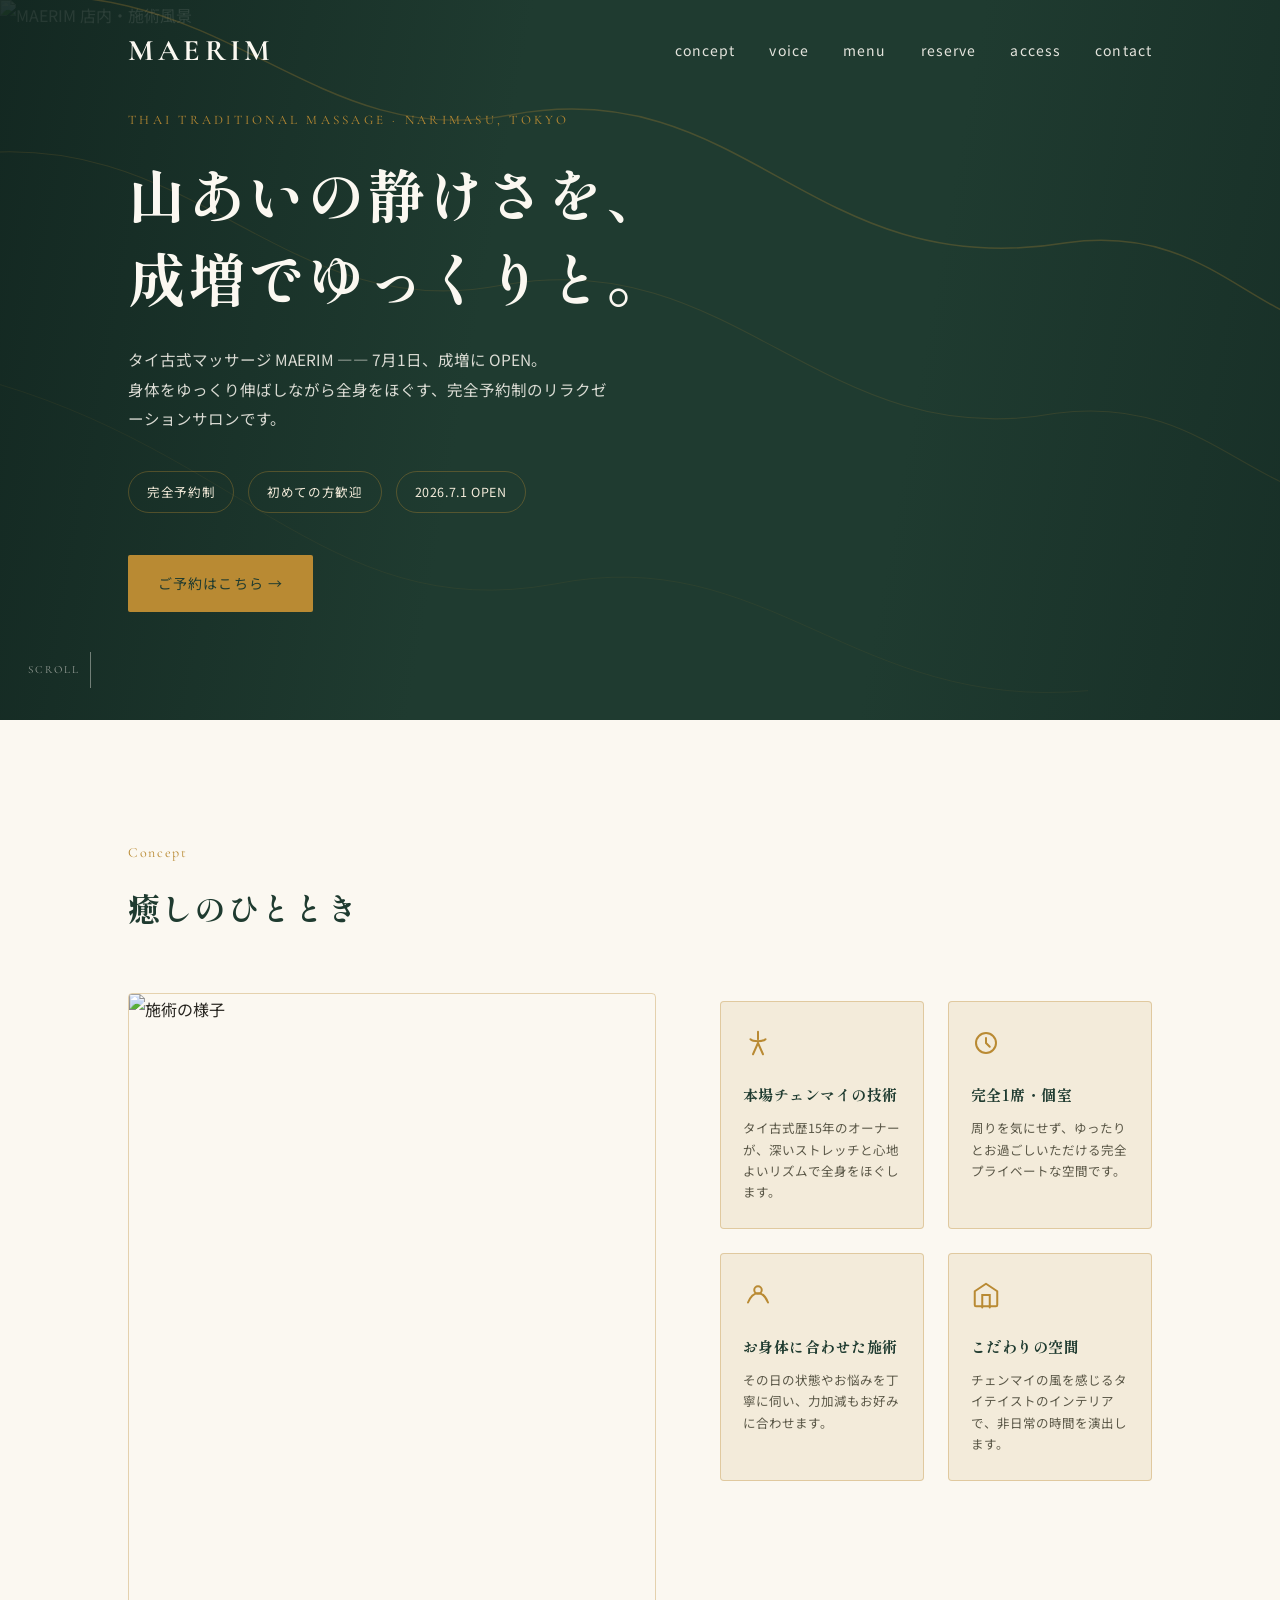
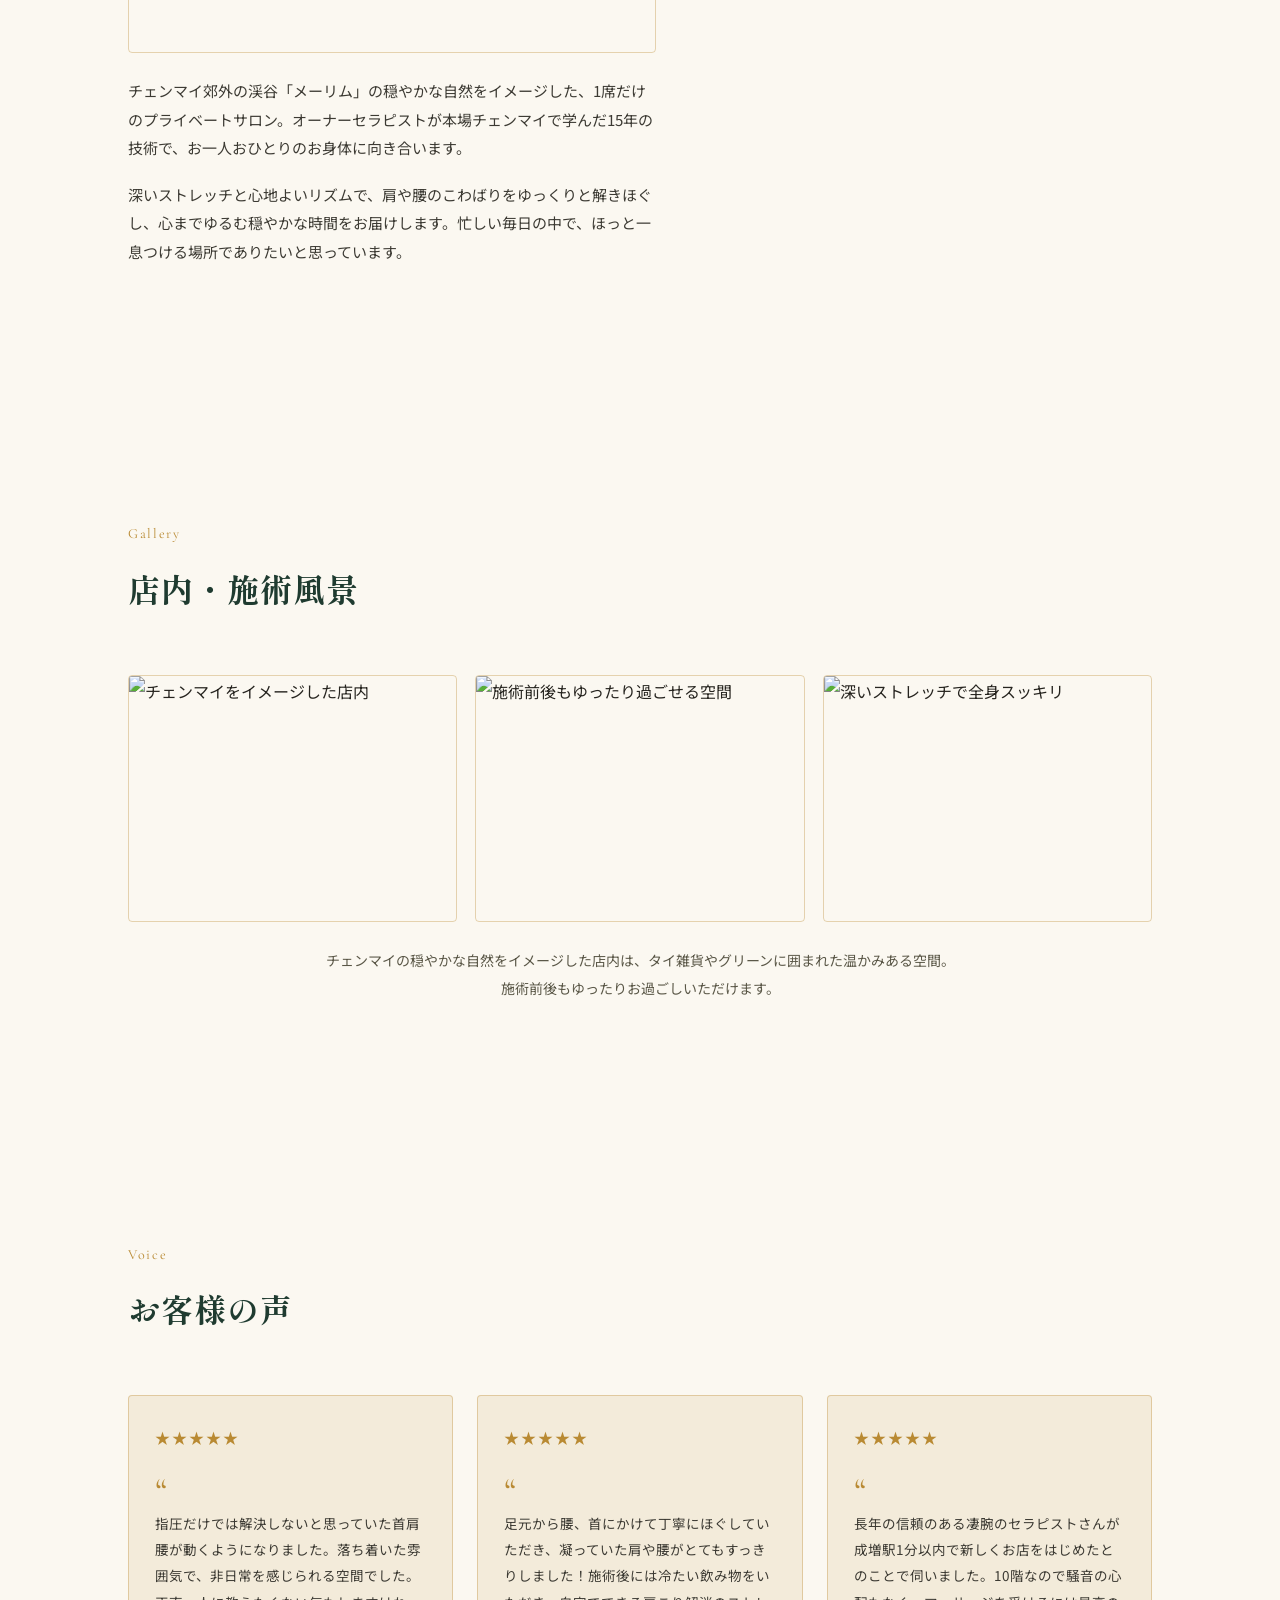
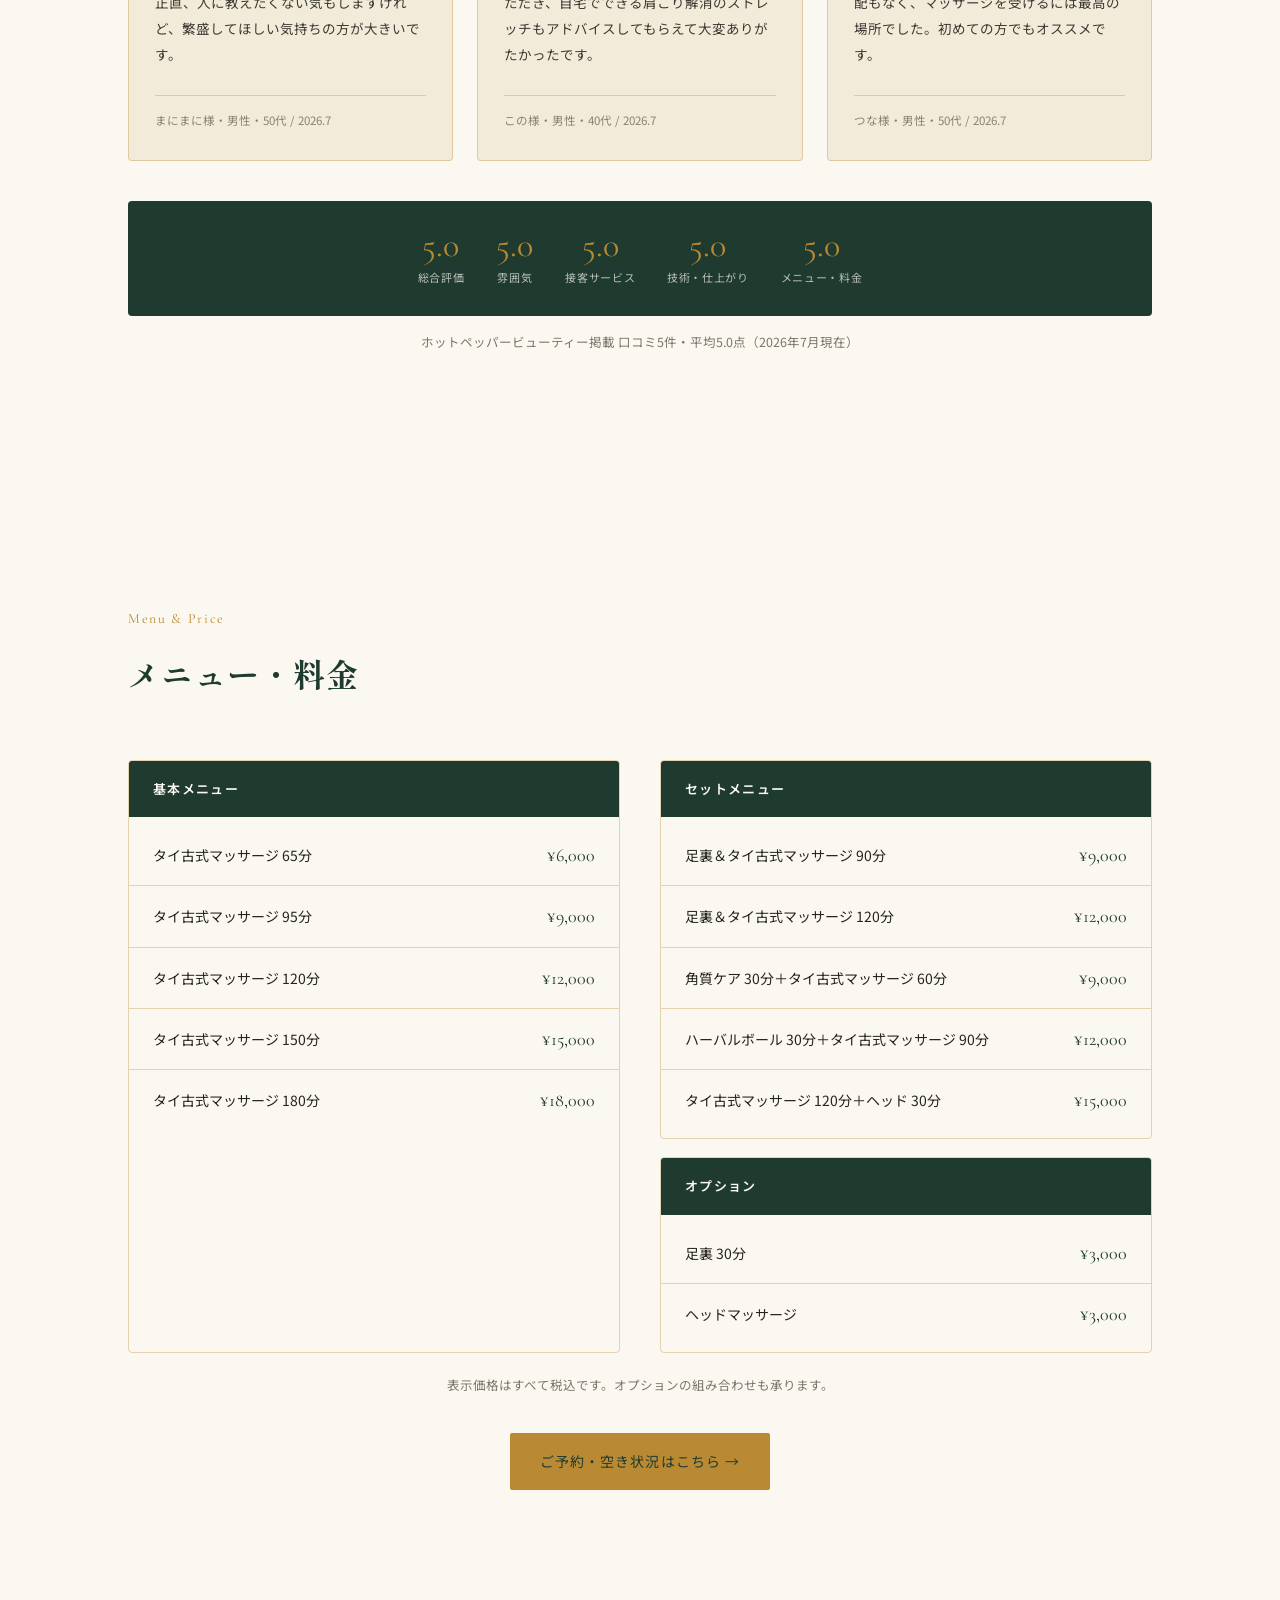
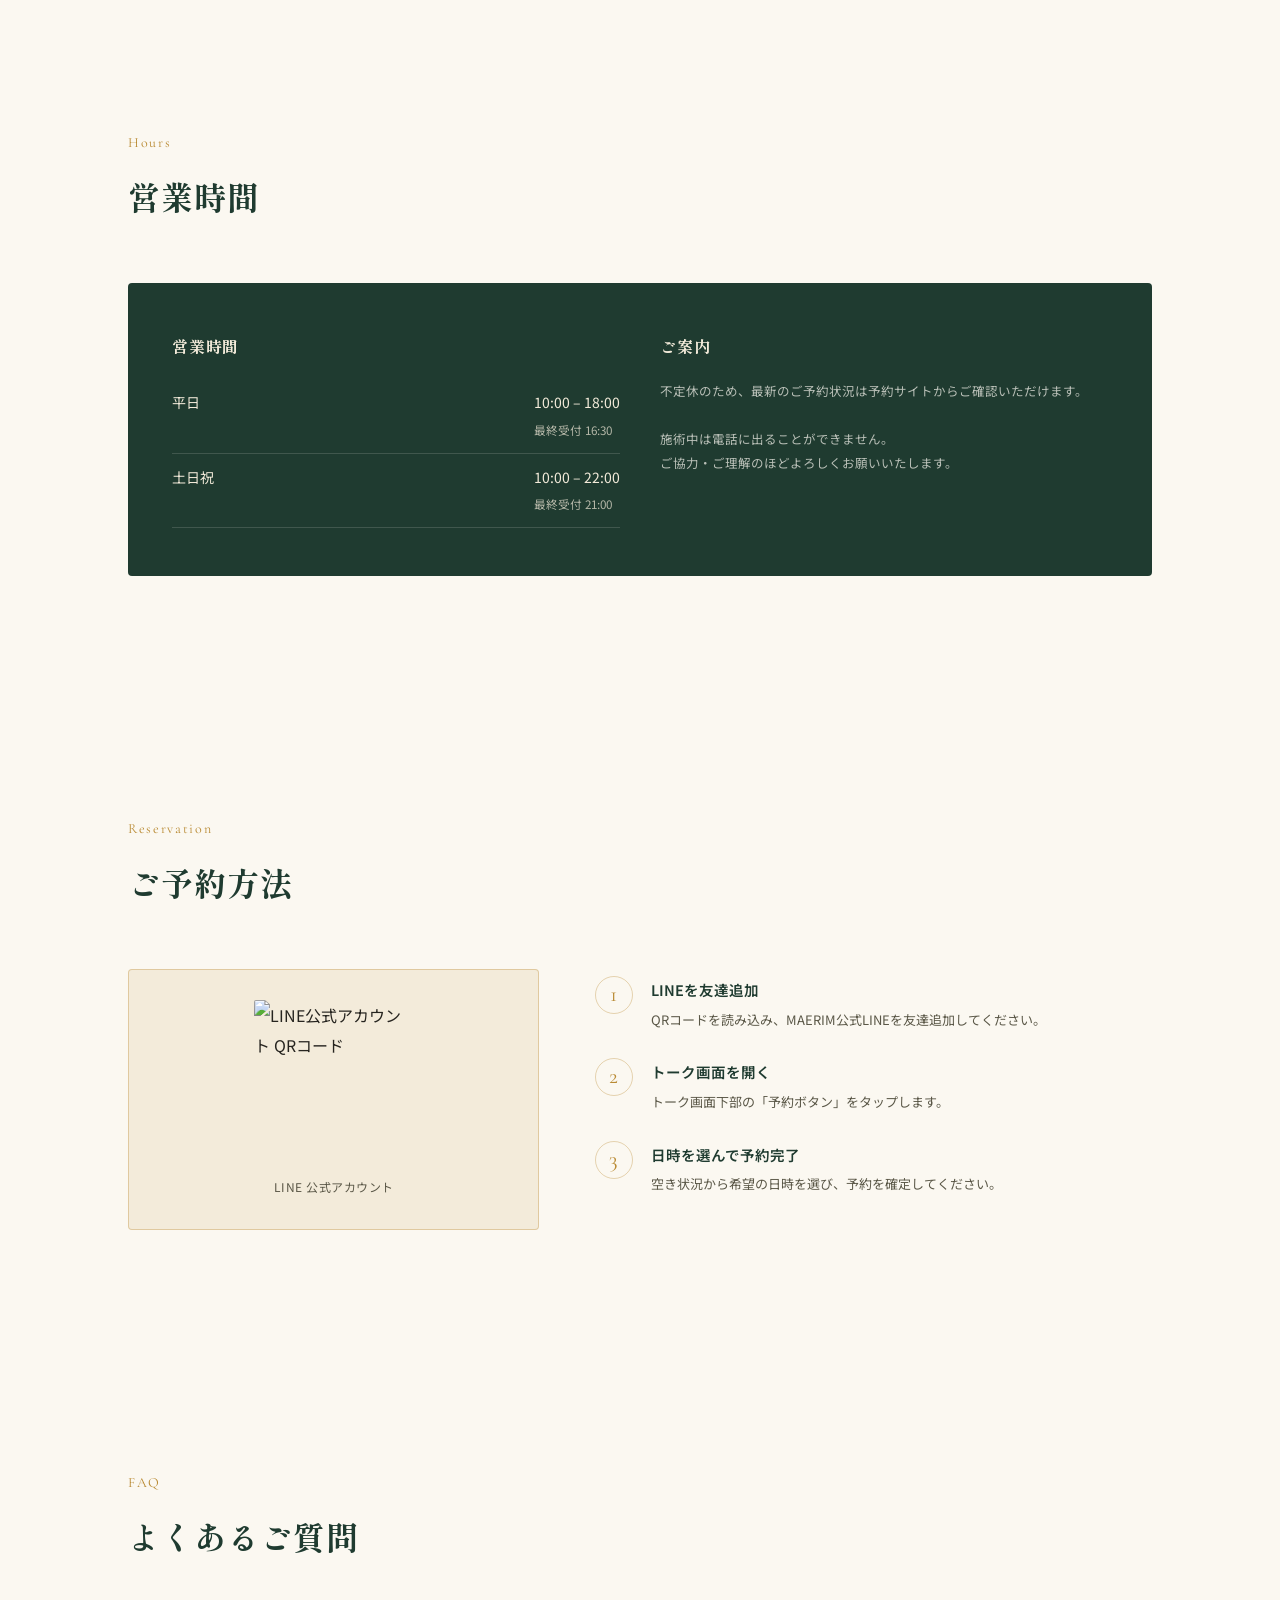
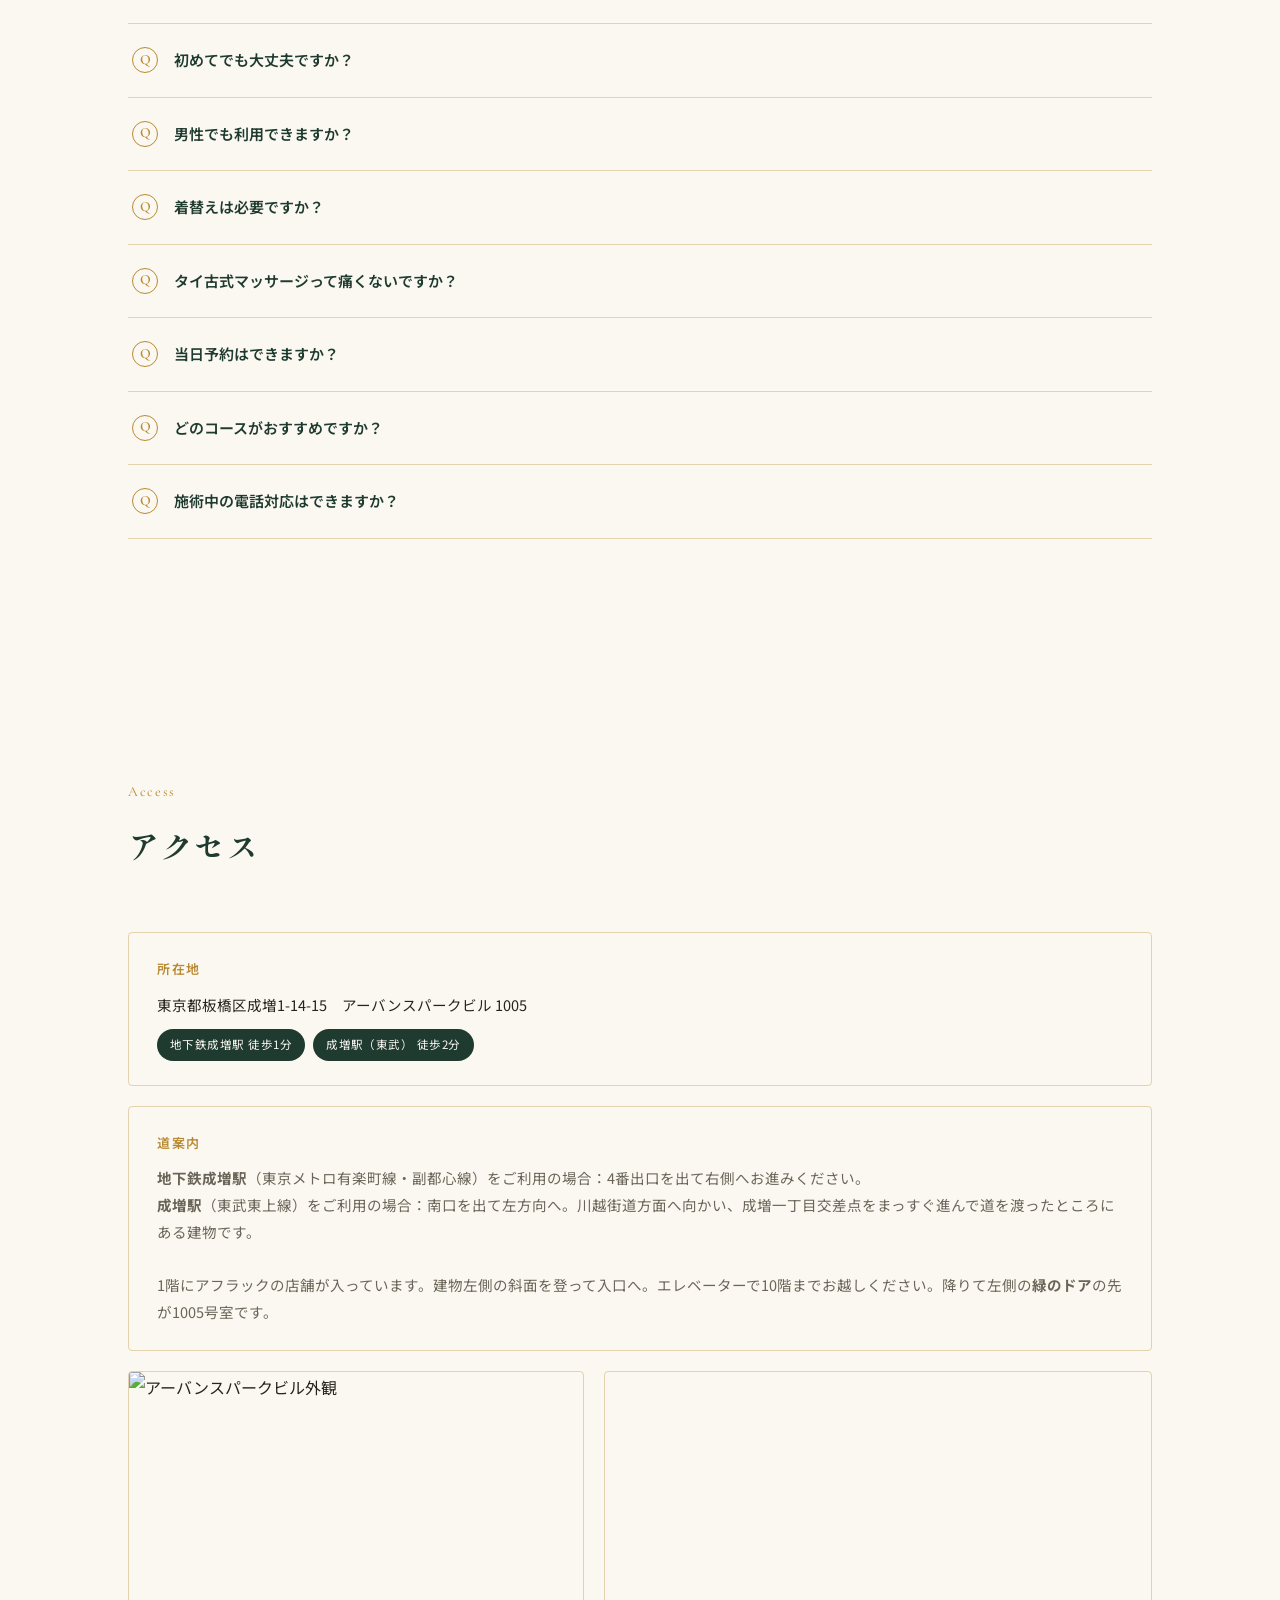
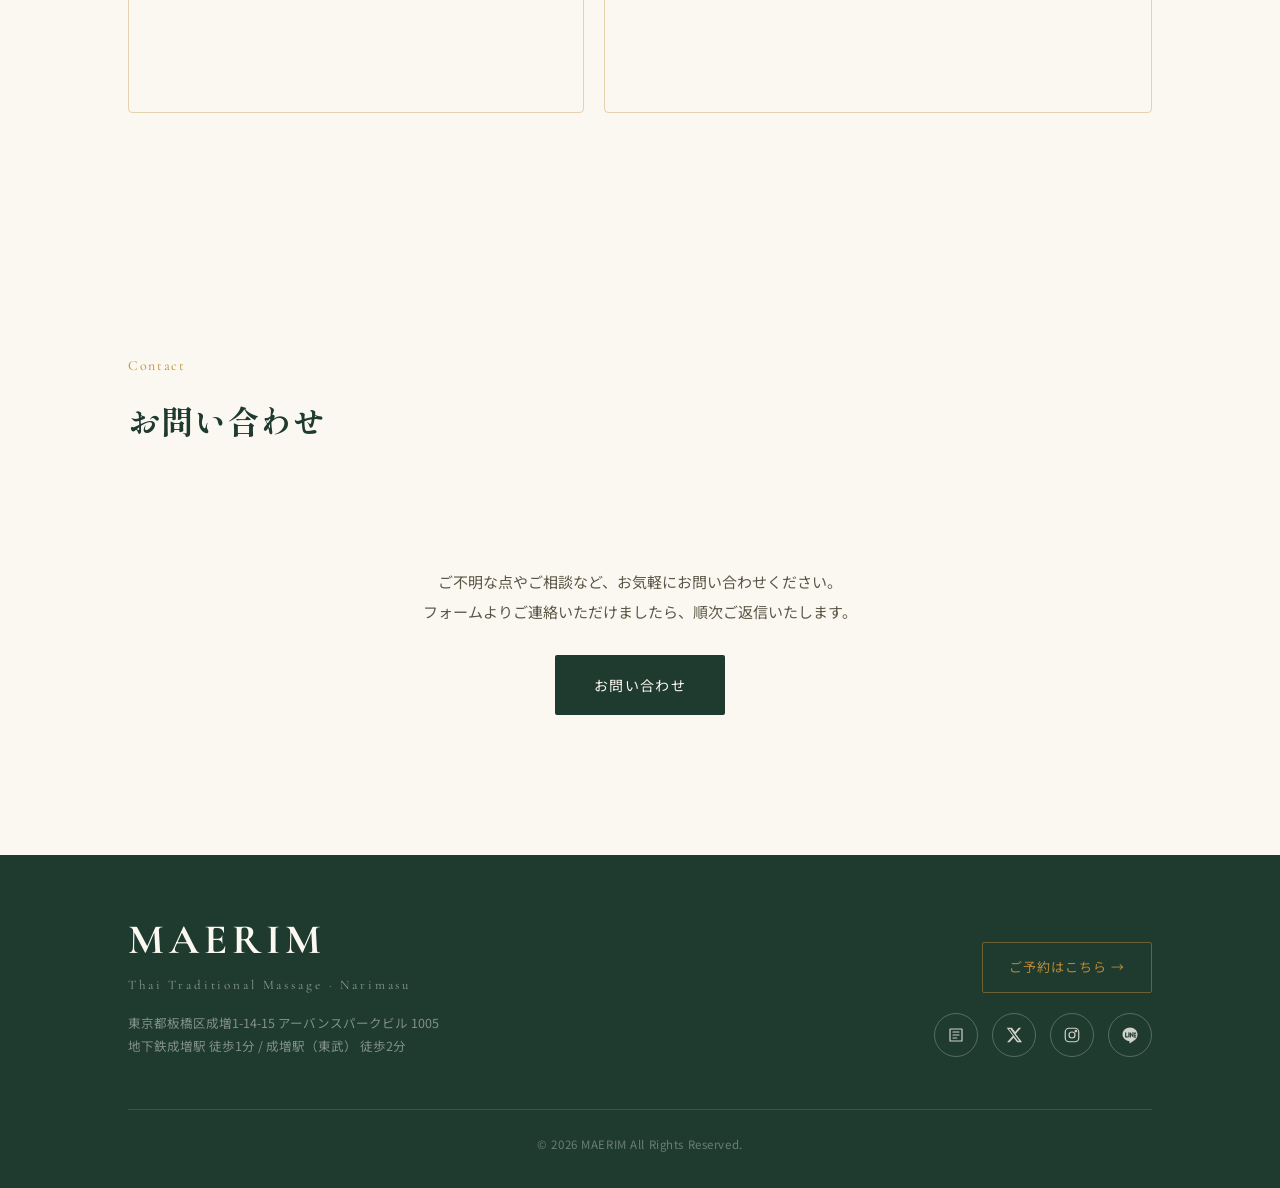
==== index.html @ bcbcb0af "Add files via upload" ====
<!DOCTYPE html>
<html lang="ja">
<head>
<meta charset="UTF-8">
<meta name="viewport" content="width=device-width, initial-scale=1, maximum-scale=1">
<title>MAERIM | タイ古式マッサージ 成増</title>
<link rel="preconnect" href="https://fonts.googleapis.com">
<link rel="preconnect" href="https://fonts.gstatic.com" crossorigin>
<link href="https://fonts.googleapis.com/css2?family=Cormorant+Garamond:ital,wght@0,400;0,500;1,400&family=Shippori+Mincho+B1:wght@500;700&family=Noto+Sans+JP:wght@300;400;500;600&display=swap" rel="stylesheet">
<style>
  :root{
    --green-deep:#1F3B30;
    --green-mid:#2F5446;
    --sand:#F3EBDA;
    --cream:#FBF8F1;
    --gold:#B98A33;
    --ink:#26241F;
    --line:rgba(185,138,51,0.35);
    --maxw:1080px;
  }
  *{box-sizing:border-box;}
  html{scroll-behavior:smooth;}
  @media(max-width:640px){
    html{scroll-padding-top:24px;}
  }
  body{
    margin:0;
    background:var(--cream);
    color:var(--ink);
    font-family:'Noto Sans JP',sans-serif;
    font-weight:400;
    line-height:1.9;
    -webkit-font-smoothing:antialiased;
  }
  h1,h2,h3,.brand{
    font-family:'Shippori Mincho B1',serif;
    font-weight:700;
    letter-spacing:.03em;
    color:var(--green-deep);
  }
  .en{
    font-family:'Cormorant Garamond',serif;
    letter-spacing:.12em;
  }
  a{color:inherit;text-decoration:none;}
  .wrap{max-width:var(--maxw);margin:0 auto;padding:0 28px;}

  /* ---------- nav ---------- */
  header{
    position:fixed;top:0;left:0;right:0;z-index:50;
    background:transparent;
    transition:background .4s ease, box-shadow .4s ease, padding .4s ease;
    padding:22px 0;
  }
  header.solid{
    background:rgba(251,248,241,0.92);
    backdrop-filter:blur(6px);
    box-shadow:0 1px 0 var(--line);
    padding:14px 0;
  }
  nav{display:flex;align-items:center;justify-content:space-between;max-width:var(--maxw);margin:0 auto;padding:0 28px;}
  .brand{font-size:30px;color:var(--cream);transition:color .4s ease;letter-spacing:.14em;}
  header.solid .brand{color:var(--green-deep);}
  .navlinks{display:flex;gap:34px;font-size:14px;letter-spacing:.08em;}
  .navlinks a{color:var(--cream);opacity:.9;transition:color .4s ease,opacity .2s;}
  header.solid .navlinks a{color:var(--green-deep);}
  .navlinks a:hover{opacity:.6;}
  /* メニューオープン時はリンク色を必ずクリームに */
  .navlinks.open a{color:var(--cream)!important;opacity:1;}
  /* ハンバーガーボタン */
  .hamburger{
    display:none;flex-direction:column;justify-content:center;gap:6px;
    width:44px;height:44px;cursor:pointer;
    position:fixed;top:14px;right:16px;z-index:9999;
    padding:10px;
  }
  .hamburger span{
    display:block;width:24px;height:1.5px;
    background:var(--cream);transition:background .4s ease, transform .3s ease, opacity .3s ease;
  }
  .hamburger.bg-solid span{background:var(--green-deep);}
  .hamburger.open span{background:var(--cream)!important;}
  .hamburger.open span:nth-child(1){transform:translateY(7.5px) rotate(45deg);}
  .hamburger.open span:nth-child(2){opacity:0;}
  .hamburger.open span:nth-child(3){transform:translateY(-7.5px) rotate(-45deg);}
  @media (max-width:640px){
    .hamburger{display:flex;}
    .navlinks{
      position:fixed;top:0;left:0;
      width:100vw;height:100vh;
      z-index:150;
      background:var(--green-deep);
      flex-direction:column;align-items:center;justify-content:center;
      gap:36px;font-size:20px;letter-spacing:.12em;
      transform:translateX(100%);transition:transform .35s ease;
      overflow:hidden;
    }
    .navlinks.open{transform:translateX(0);}
    .navlinks a{color:var(--cream);opacity:1;}
  }

  /* ---------- hero ---------- */
  .hero{
    position:relative;
    min-height:80vh;
    box-sizing:border-box;
    background:var(--green-deep);
    color:var(--cream);
    display:flex;
    align-items:center;
    padding-top:0;
    overflow:hidden;
  }
  /* 写真はhero全体を覆う（navはオーバーレイ上に重なる） */
  .hero-photo{
    position:absolute;inset:0;
    width:100%;
    height:100%;
    object-fit:contain;
    object-position:center;
    background-color: var(--green-deep);
    z-index:0;
  }
  .hero-overlay{
    position:absolute;inset:0;z-index:1;
    background:linear-gradient(100deg, rgba(18,38,32,.92) 0%, rgba(31,59,48,.82) 38%, rgba(31,59,48,.45) 70%, rgba(18,38,32,.55) 100%);
  }
  .hero-river{
    position:absolute;inset:0;width:100%;height:100%;opacity:.55;z-index:2;
  }
  .hero-content{position:relative;z-index:3;max-width:var(--maxw);margin:0 auto;padding:0 28px;width:100%;}
  .eyebrow{
    font-size:13px;letter-spacing:.25em;color:var(--gold);
    margin:0 0 18px;text-transform:uppercase;
  }
  .hero h1{
    color:var(--cream);
    font-size:clamp(26px,6vw,58px);
    line-height:1.45;
    margin:0 0 26px;
  }
  .hero p.lead{
    max-width:480px;
    font-size:15.5px;
    color:rgba(251,248,241,.85);
    margin:0 0 38px;
  }
  .badges{display:flex;gap:14px;flex-wrap:wrap;margin-bottom:42px;}
  .badge{
    border:1px solid var(--line);
    border-radius:999px;
    padding:8px 18px;
    font-size:12.5px;
    letter-spacing:.05em;
    color:var(--sand);
  }
  /* スマホ：レスポンシブ対応 */
  @media(max-width:640px){
    /* 写真：全体表示（contain） */
    .hero-photo{
      object-fit:contain;
      object-position:center top;
    }
    .hero{padding-top:70px;}
    /* SCROLLを非表示 */
    .scrolldown{display:none;}
    /* テキストエリア */
    .hero-content{padding:0 24px;box-sizing:border-box;width:100%;}
    .eyebrow{font-size:12px;margin-bottom:12px;}
    .hero h1{font-size:clamp(26px,7.5vw,36px);margin-bottom:16px;line-height:1.5;}
    .hero h1 br{display:none;}
    .hero p.lead{font-size:14.5px;margin-bottom:24px;}
    .badges{gap:8px;margin-bottom:26px;}
    .badge{padding:7px 14px;font-size:11.5px;}
  }
  .cta{
    display:inline-flex;align-items:center;gap:10px;
    background:var(--gold);
    color:var(--green-deep);
    font-size:14px;letter-spacing:.08em;
    padding:15px 30px;
    border-radius:2px;
    transition:transform .25s ease, background .25s ease;
  }
  .cta:hover{transform:translateY(-2px);background:#cf9c45;}
  .scrolldown{
    position:absolute;bottom:32px;left:28px;z-index:3;
    font-size:11px;letter-spacing:.2em;color:rgba(251,248,241,.55);
    display:flex;align-items:center;gap:10px;
  }
  .scrolldown::after{
    content:'';width:1px;height:36px;background:rgba(251,248,241,.4);
    animation:dropline 1.8s ease-in-out infinite;
  }
  @keyframes dropline{0%,100%{transform:scaleY(.4);opacity:.3;}50%{transform:scaleY(1);opacity:.8;}}
  @media(max-width:640px){.scrolldown{display:none!important;}}

  /* ---------- print setting ---------- */
  @media print {
    .hero-photo{
      object-fit: contain !important;
      width: 100%;
      max-width: 1280px;   /* 元画像の横幅 */
      max-height: 960px;   /* 元画像の縦幅 */
      margin: 0 auto;
    }

    .hero{
      min-height: auto !important;
      height: auto !important;
      padding: 40px 0 !important;
    }
  }

  /* ---------- section frame ---------- */
  section{padding:120px 0;position:relative;}
  .section-head{margin-bottom:56px;}
  .section-head .en{display:block;font-size:14px;color:var(--gold);margin-bottom:10px;}
  .section-head h2{font-size:clamp(24px,3.4vw,32px);margin:0;}
  .reveal{opacity:0;transform:translateY(24px);transition:opacity .8s ease, transform .8s ease;}
  .reveal.in{opacity:1;transform:translateY(0);}

  /* ---------- about ---------- */
  .about{display:grid;grid-template-columns:1.1fr .9fr;gap:64px;align-items:start;}
  @media (max-width:760px){.about{grid-template-columns:1fr;gap:36px;}}
  .about p{font-size:15px;color:#3c3a33;}
  .about p+p{margin-top:18px;}
  .icon-row{display:grid;grid-template-columns:1fr 1fr;gap:24px;margin-top:8px;}
  .icon-card{
    border:1px solid var(--line);
    padding:26px 22px;
    border-radius:4px;
    background:var(--sand);
  }
  .icon-card svg{width:30px;height:30px;color:var(--gold);margin-bottom:14px;}
  .icon-card h3{font-size:15px;margin:0 0 8px;color:var(--green-deep);}
  .icon-card p{font-size:12.5px;color:#5a5747;margin:0;line-height:1.7;}

  /* ---------- photos ---------- */
  .about-photo{
    aspect-ratio:4/5;
    border-radius:4px;
    overflow:hidden;
    border:1px solid var(--line);
    margin-bottom:24px;
  }
  .about-photo img{width:100%;height:100%;object-fit:cover;display:block;}

  .gallery-grid{display:grid;grid-template-columns:1fr 1fr 1fr;gap:18px;}
  @media (max-width:760px){.gallery-grid{grid-template-columns:1fr;}}
  .gallery-grid figure{margin:0;border:1px solid var(--line);border-radius:4px;overflow:hidden;aspect-ratio:4/3;}
  .gallery-grid img{width:100%;height:100%;object-fit:cover;display:block;}
  .gallery-captions{margin-top:24px;text-align:center;}
  .gallery-caption-text{
    font-size:14px;color:#5a5747;margin:0;
    line-height:2;
    max-width:640px;margin-inline:auto;
  }

  .storefront-photo{
    aspect-ratio:4/3;
    border-radius:4px;
    overflow:hidden;
    border:1px solid var(--line);
  }
  .storefront-photo img{width:100%;height:100%;object-fit:cover;display:block;}

  /* ---------- hours ---------- */
  .hours-block{
    background:var(--green-deep);
    color:var(--sand);
    border-radius:4px;
    padding:48px 44px;
    display:grid;
    grid-template-columns:1fr 1fr;
    gap:40px;
  }
  @media (max-width:760px){.hours-block{grid-template-columns:1fr;padding:36px 26px;}}
  .hours-block h3{color:var(--sand);font-size:16px;margin:0 0 18px;letter-spacing:.05em;}
  .hours-table{font-size:14px;}
  .hours-table div{display:flex;justify-content:space-between;padding:10px 0;border-bottom:1px solid rgba(251,248,241,.15);}
  .hours-note{font-size:12.5px;color:rgba(251,248,241,.7);margin-top:18px;line-height:1.9;}

  /* ---------- reservation ---------- */
  .reserve-grid{display:grid;grid-template-columns:.85fr 1.15fr;gap:56px;align-items:center;}
  @media (max-width:760px){.reserve-grid{grid-template-columns:1fr;}}
  .qr-frame{
    background:var(--sand);
    border:1px solid var(--line);
    padding:30px;
    display:flex;flex-direction:column;align-items:center;gap:16px;
    border-radius:4px;
  }
  .qr-frame .qr-ph{
    width:160px;height:160px;
    background:repeating-linear-gradient(45deg,var(--green-deep) 0 6px,transparent 6px 12px),
               repeating-linear-gradient(-45deg,var(--green-deep) 0 6px,transparent 6px 12px);
    background-blend-mode:multiply;
    background-color:#fff;
    opacity:.85;
    border-radius:2px;
  }
  .qr-frame span{font-size:12px;color:#5a5747;letter-spacing:.04em;}
  .steps{list-style:none;margin:0;padding:0;}
  .steps li{
    display:flex;gap:18px;margin-bottom:26px;
  }
  .steps .num{
    font-family:'Cormorant Garamond',serif;
    font-size:22px;color:var(--gold);
    border:1px solid var(--line);
    width:38px;height:38px;border-radius:50%;
    display:flex;align-items:center;justify-content:center;flex-shrink:0;
  }
  .steps h4{margin:0 0 4px;font-size:14.5px;color:var(--green-deep);font-weight:600;font-family:'Noto Sans JP',sans-serif;}
  .steps p{margin:0;font-size:13px;color:#5a5747;}

  /* ---------- access ---------- */
  .access-block{
    border:1px solid var(--line);
    border-radius:4px;
    padding:24px 28px;
    margin-bottom:20px;
  }
  .access-block h3{
    font-size:13px;color:var(--gold);letter-spacing:.12em;
    margin:0 0 10px;
    font-family:'Noto Sans JP',sans-serif;font-weight:600;
    text-transform:uppercase;
  }
  .access-block p{margin:0;font-size:14.5px;line-height:1.85;}
  .access-stations{
    display:flex;flex-wrap:wrap;gap:8px;margin-top:10px;
  }
  .access-station-tag{
    background:var(--green-deep);color:var(--cream);
    font-size:11.5px;letter-spacing:.04em;
    padding:5px 13px;border-radius:999px;white-space:nowrap;
  }
  .access-direction{
    font-size:13px;color:#6a6558;line-height:2;margin:0;
  }
  .access-photo-map{
    display:grid;
    grid-template-columns:1fr 1.2fr;
    gap:20px;
    align-items:stretch;
  }
  @media(max-width:760px){.access-photo-map{grid-template-columns:1fr;}}
  .access-photo-map .storefront-photo{
    border-radius:4px;
    border:1px solid var(--line);
    overflow:hidden;
    aspect-ratio:4/3;
  }
  .access-photo-map .storefront-photo img{
    width:100%;height:100%;object-fit:cover;display:block;
  }
  .access-map{
    border-radius:4px;overflow:hidden;
    border:1px solid var(--line);
    min-height:280px;
  }
  .access-map iframe{width:100%;height:100%;border:0;display:block;min-height:280px;}
  @media (max-width:760px){.access-map,.access-map iframe{min-height:260px;}}

  /* ---------- menu ---------- */
  .menu-grid{
    display:grid;
    grid-template-columns:1fr 1fr;
    gap:40px;
  }
  @media(max-width:760px){.menu-grid{grid-template-columns:1fr;gap:28px;}}

  .menu-category{
    border:1px solid var(--line);
    border-radius:4px;
    overflow:hidden;
  }
  .menu-category-head{
    background:var(--green-deep);
    color:var(--cream);
    padding:16px 24px;
    font-size:13px;
    letter-spacing:.1em;
    font-family:'Noto Sans JP',sans-serif;
    font-weight:600;
  }
  .menu-items{padding:8px 0;}
  .menu-row{
    display:flex;
    justify-content:space-between;
    align-items:baseline;
    padding:13px 24px;
    border-bottom:1px solid var(--line);
    gap:16px;
  }
  .menu-row:last-child{border-bottom:none;}
  .menu-name{font-size:14px;color:var(--ink);}
  .menu-sub{font-size:11.5px;color:#8a8270;margin-top:3px;}
  .menu-price{
    font-family:'Cormorant Garamond',serif;
    font-size:18px;
    color:var(--green-deep);
    white-space:nowrap;
    flex-shrink:0;
  }
  .menu-price small{font-size:12px;font-family:'Noto Sans JP',sans-serif;color:#8a8270;}

  .menu-note{
    font-size:12.5px;color:#7a7568;
    margin-top:20px;
    text-align:center;
  }
  .menu-cta{
    display:flex;justify-content:center;margin-top:36px;
  }

  /* ---------- contact ---------- */
  .contact-inner{
    display:flex;
    flex-direction:column;
    align-items:center;
    gap:28px;
    padding:60px 0 20px;
  }
  .contact-inner p{
    font-size:15px;
    color:#5a5747;
    text-align:center;
    margin:0;
    line-height:2;
  }
  .contact-btn{
    display:inline-flex;
    align-items:center;
    gap:12px;
    background:var(--green-deep);
    color:var(--cream);
    font-size:14px;
    letter-spacing:.1em;
    padding:16px 38px;
    border-radius:2px;
    transition:background .25s ease, transform .25s ease;
    border:1px solid transparent;
  }
  .contact-btn:hover{
    background:var(--green-mid);
    transform:translateY(-2px);
  }
  .contact-btn svg{
    width:18px;height:18px;flex-shrink:0;
  }

  /* ---------- footer ---------- */
  footer{
    background:var(--green-deep);
    color:rgba(251,248,241,.8);
    padding:64px 0 32px;
  }
  .foot-grid{display:flex;justify-content:space-between;align-items:flex-end;flex-wrap:wrap;gap:40px;margin-bottom:52px;}
  .foot-brand .brand{color:var(--cream);font-size:42px;letter-spacing:.12em;line-height:1;}
  .foot-brand .foot-tagline{
    font-size:13px;color:rgba(251,248,241,.5);
    letter-spacing:.22em;margin-top:12px;
    font-family:'Cormorant Garamond',serif;
  }
  .foot-brand .foot-address{
    font-size:12.5px;color:rgba(251,248,241,.45);
    margin-top:14px;line-height:1.8;
  }
  .foot-right{display:flex;flex-direction:column;align-items:flex-end;gap:20px;}
  .sns{display:flex;gap:14px;}
  .sns a{
    width:44px;height:44px;border:1px solid rgba(251,248,241,.25);
    border-radius:50%;display:flex;align-items:center;justify-content:center;
    transition:border-color .25s ease, background .25s ease;
  }
  .sns a:hover{border-color:var(--gold);background:rgba(185,138,51,.12);}
  .sns svg{width:18px;height:18px;}
  .foot-reserve{
    display:inline-flex;align-items:center;gap:10px;
    border:1px solid rgba(185,138,51,.5);
    color:var(--gold);
    font-size:13px;letter-spacing:.08em;
    padding:12px 26px;border-radius:2px;
    transition:background .25s ease, border-color .25s ease;
  }
  .foot-reserve:hover{background:rgba(185,138,51,.12);border-color:var(--gold);}
  .foot-bottom{
    border-top:1px solid rgba(251,248,241,.12);
    padding-top:24px;
    display:flex;justify-content:center;
    font-size:11.5px;color:rgba(251,248,241,.35);
    letter-spacing:.05em;
  }



  /* ---------- voice（口コミ） ---------- */
  .voice-grid{
    display:grid;
    grid-template-columns:1fr 1fr 1fr;
    gap:24px;
  }
  @media(max-width:900px){.voice-grid{grid-template-columns:1fr 1fr;}}
  @media(max-width:560px){.voice-grid{grid-template-columns:1fr;}}
  .voice-card{
    background:var(--sand);
    border:1px solid var(--line);
    border-radius:4px;
    padding:28px 26px;
    display:flex;
    flex-direction:column;
    gap:14px;
  }
  .voice-stars{color:var(--gold);font-size:15px;letter-spacing:2px;}
  .voice-body{
    font-size:13.5px;
    color:#3c3a33;
    line-height:1.95;
    flex:1;
  }
  .voice-body::before{
    content:'\201C';
    font-family:'Cormorant Garamond',serif;
    font-size:36px;
    color:var(--gold);
    line-height:.6;
    display:block;
    margin-bottom:8px;
  }
  .voice-meta{
    font-size:11.5px;
    color:#8a8270;
    padding-top:14px;
    border-top:1px solid var(--line);
  }
  .voice-rating-detail{
    display:flex;justify-content:center;gap:32px;
    flex-wrap:wrap;
    margin-top:40px;
    padding:28px;
    background:var(--green-deep);
    border-radius:4px;
    color:var(--cream);
  }
  .voice-rating-item{text-align:center;}
  .voice-rating-item .num{
    font-family:'Cormorant Garamond',serif;
    font-size:34px;color:var(--gold);line-height:1;
  }
  .voice-rating-item .label{font-size:11px;opacity:.7;margin-top:4px;letter-spacing:.06em;}

  /* ---------- faq ---------- */
  .faq-list{display:flex;flex-direction:column;gap:0;}
  .faq-item{border-bottom:1px solid var(--line);}
  .faq-item:first-child{border-top:1px solid var(--line);}
  .faq-q{
    display:flex;align-items:flex-start;gap:16px;
    padding:22px 4px;
    cursor:pointer;
    list-style:none;
    font-size:15px;
    color:var(--green-deep);
    font-weight:600;
  }
  .faq-q::marker{display:none;}
  .faq-icon{
    flex-shrink:0;
    width:26px;height:26px;
    border:1px solid var(--gold);
    border-radius:50%;
    display:flex;align-items:center;justify-content:center;
    font-family:'Cormorant Garamond',serif;
    font-size:14px;color:var(--gold);
    margin-top:1px;
    transition:background .2s;
  }
  details[open] .faq-icon{background:var(--gold);color:var(--cream);}
  .faq-a{
    padding:0 4px 22px 42px;
    font-size:14px;
    color:#5a5747;
    line-height:2;
  }

  /* ============================================================
     スマホ専用レイアウト（640px以下）
  ============================================================ */
  @media(max-width:640px){

    /* セクション余白を縮小 */
    section{padding:72px 0;}
    .wrap{padding:0 20px;}

    /* ヒーロー */
    .hero{padding-top:66px;min-height:auto;}
    .hero-content{padding:32px 20px 48px;}
    .eyebrow{font-size:12px;margin-bottom:10px;}
    .hero h1{font-size:28px;line-height:1.5;margin-bottom:16px;}
    .hero h1 br{display:none;}
    .hero p.lead{font-size:14px;margin-bottom:22px;}
    .badges{gap:8px;margin-bottom:24px;}
    .badge{padding:6px 14px;font-size:11.5px;}
    .cta{font-size:13px;padding:13px 24px;}
    .scrolldown{display:none!important;}

    /* About */
    .about{grid-template-columns:1fr;gap:28px;}
    .about-photo{aspect-ratio:3/2;}
    .icon-row{grid-template-columns:1fr;gap:14px;}

    /* Gallery */
    .gallery-grid{grid-template-columns:1fr;}
    .gallery-grid figure:first-child{grid-row:auto;grid-column:auto;aspect-ratio:4/3;}
    .gallery-grid figure{aspect-ratio:4/3;}

    /* Section head */
    .section-head{margin-bottom:36px;}

    /* Hours */
    .hours-block{padding:28px 20px;}

    /* Reserve */
    .reserve-grid{gap:32px;}
    .qr-frame{padding:24px;}

    /* Menu */
    .menu-grid{gap:20px;}
    .menu-name{font-size:13px;}
    .menu-price{font-size:16px;}
    .menu-row{padding:12px 18px;gap:10px;}
    .menu-category-head{padding:14px 18px;font-size:12.5px;}

    /* Access */
    .access-block{padding:20px;}
    .access-block p{font-size:13.5px;}
    .access-direction{font-size:12.5px;}

    /* Contact */
    .contact-inner{padding:30px 0 10px;}
    .contact-inner p{font-size:14px;}

    /* Footer */
    .foot-grid{flex-direction:column;gap:28px;margin-bottom:32px;align-items:flex-start;}
    .foot-brand .brand{font-size:30px;}
    .foot-right{align-items:flex-start;width:100%;}
    .foot-reserve{width:100%;justify-content:center;}
    .foot-tagline{font-size:12px;}
    .foot-address{font-size:12px;}
    footer{padding:48px 0 24px;}
    /* 口コミ */
    .voice-rating-detail{gap:20px;padding:20px 16px;}
    .voice-rating-item .num{font-size:26px;}
    /* FAQ */
    .faq-q{font-size:14px;}
    .faq-a{font-size:13px;padding-bottom:18px;}
  }
</style>
</head>
<body>

<header id="siteHeader">
  <nav>
    <div class="brand en">MAERIM</div>
    <div class="navlinks" id="navlinks">
      <a href="#about"   onclick="closeNav()">concept</a>
      <a href="#voice"   onclick="closeNav()">voice</a>
      <a href="#menu"    onclick="closeNav()">menu</a>
      <a href="#reserve" onclick="closeNav()">reserve</a>
      <a href="#access"  onclick="closeNav()">access</a>
      <a href="#contact" onclick="closeNav()">contact</a>
    </div>
  </nav>
</header>

<!-- ハンバーガーボタン（headerの外でz-index独立） -->
<div class="hamburger" id="hamburger" onclick="toggleNav()">
  <span></span><span></span><span></span>
</div>

<!-- ===== HERO ===== -->
<section class="hero" style="padding:0;">
  <img class="hero-photo" src="https://crayonimg.e-shops.jp/cms-dimg/1256912/3019751/1000_666.png" alt="MAERIM 店内・施術風景">
  <div class="hero-overlay"></div>
  <svg class="hero-river" viewBox="0 0 1200 900" preserveAspectRatio="xMidYMid slice" xmlns="http://www.w3.org/2000/svg">
    <path d="M -50 120 C 200 60, 280 260, 480 220 C 700 180, 760 380, 1000 340 C 1150 320, 1180 440, 1300 420"
      fill="none" stroke="#B98A33" stroke-width="1.4" stroke-opacity="0.5"/>
    <path d="M -50 260 C 180 220, 260 420, 470 380 C 690 340, 770 540, 990 500 C 1140 480, 1180 600, 1300 580"
      fill="none" stroke="#B98A33" stroke-width="1" stroke-opacity="0.28"/>
    <path d="M -50 460 C 220 520, 300 700, 520 660 C 720 620, 800 780, 1020 760"
      fill="none" stroke="#B98A33" stroke-width="0.8" stroke-opacity="0.18"/>
  </svg>
  <div class="hero-content">
    <p class="eyebrow en">Thai Traditional Massage · Narimasu, Tokyo</p>
    <h1>山あいの静けさを、<br>成増でゆっくりと。</h1>
    <p class="lead">タイ古式マッサージ MAERIM ―— 7月1日、成増に OPEN。<br>
    身体をゆっくり伸ばしながら全身をほぐす、完全予約制のリラクゼーションサロンです。</p>
    <div class="badges">
      <span class="badge">完全予約制</span>
      <span class="badge">初めての方歓迎</span>
      <span class="badge">2026.7.1 OPEN</span>
    </div>
    <a class="cta" href="#reserve">ご予約はこちら →</a>
  </div>
  <div class="scrolldown en">SCROLL</div>
</section>

<!-- ===== ABOUT ===== -->
<section id="about">
  <div class="wrap">
    <div class="section-head reveal">
      <span class="en">Concept</span>
      <h2>癒しのひととき</h2>
    </div>
    <div class="about">
      <div class="reveal">
        <div class="about-photo">
          <img src="photos/treatment-01.jpg" alt="施術の様子">
        </div>
        <p>チェンマイ郊外の渓谷「メーリム」の穏やかな自然をイメージした、1席だけのプライベートサロン。オーナーセラピストが本場チェンマイで学んだ15年の技術で、お一人おひとりのお身体に向き合います。</p>
        <p>深いストレッチと心地よいリズムで、肩や腰のこわばりをゆっくりと解きほぐし、心までゆるむ穏やかな時間をお届けします。忙しい毎日の中で、ほっと一息つける場所でありたいと思っています。</p>
      </div>
      <div class="icon-row reveal">
        <div class="icon-card">
          <svg viewBox="0 0 24 24" fill="none" stroke="currentColor" stroke-width="1.6"><path d="M12 3v6M8 21l4-9 4 9M6 9c2 2 10 2 12 0" stroke-linecap="round" stroke-linejoin="round"/></svg>
          <h3>本場チェンマイの技術</h3>
          <p>タイ古式歴15年のオーナーが、深いストレッチと心地よいリズムで全身をほぐします。</p>
        </div>
        <div class="icon-card">
          <svg viewBox="0 0 24 24" fill="none" stroke="currentColor" stroke-width="1.6"><circle cx="12" cy="12" r="8"/><path d="M12 8v4l3 3" stroke-linecap="round"/></svg>
          <h3>完全1席・個室</h3>
          <p>周りを気にせず、ゆったりとお過ごしいただける完全プライベートな空間です。</p>
        </div>
        <div class="icon-card">
          <svg viewBox="0 0 24 24" fill="none" stroke="currentColor" stroke-width="1.6"><path d="M4 18c4-10 12-10 16 0" stroke-linecap="round"/><circle cx="12" cy="8" r="3"/></svg>
          <h3>お身体に合わせた施術</h3>
          <p>その日の状態やお悩みを丁寧に伺い、力加減もお好みに合わせます。</p>
        </div>
        <div class="icon-card">
          <svg viewBox="0 0 24 24" fill="none" stroke="currentColor" stroke-width="1.6"><path d="M3 9l9-6 9 6v11a1 1 0 01-1 1H4a1 1 0 01-1-1z" stroke-linecap="round" stroke-linejoin="round"/><path d="M9 22V12h6v10" stroke-linecap="round"/></svg>
          <h3>こだわりの空間</h3>
          <p>チェンマイの風を感じるタイテイストのインテリアで、非日常の時間を演出します。</p>
        </div>
      </div>
    </div>
  </div>
</section>

<!-- ===== GALLERY ===== -->
<section id="gallery">
  <div class="wrap">
    <div class="section-head reveal">
      <span class="en">Gallery</span>
      <h2>店内・施術風景</h2>
    </div>
    <div class="gallery-grid reveal">
      <figure>
        <img src="photos/gallery-01.jpg" alt="チェンマイをイメージした店内">
      </figure>
      <figure>
        <img src="photos/gallery-02.jpg" alt="施術前後もゆったり過ごせる空間">
      </figure>
      <figure>
        <img src="photos/gallery-03.jpg" alt="深いストレッチで全身スッキリ">
      </figure>
    </div>
    <div class="gallery-captions reveal">
      <p class="gallery-caption-text">チェンマイの穏やかな自然をイメージした店内は、タイ雑貨やグリーンに囲まれた温かみある空間。施術前後もゆったりお過ごしいただけます。</p>
    </div>
  </div>
</section>

<!-- ===== VOICE ===== -->
<section id="voice">
  <div class="wrap">
    <div class="section-head reveal">
      <span class="en">Voice</span>
      <h2>お客様の声</h2>
    </div>

    <div class="voice-grid">

      <div class="voice-card reveal">
        <div class="voice-stars">★★★★★</div>
        <p class="voice-body">指圧だけでは解決しないと思っていた首肩腰が動くようになりました。落ち着いた雰囲気で、非日常を感じられる空間でした。正直、人に教えたくない気もしますけれど、繁盛してほしい気持ちの方が大きいです。</p>
        <div class="voice-meta">まにまに様・男性・50代 / 2026.7</div>
      </div>

      <div class="voice-card reveal">
        <div class="voice-stars">★★★★★</div>
        <p class="voice-body">足元から腰、首にかけて丁寧にほぐしていただき、凝っていた肩や腰がとてもすっきりしました！施術後には冷たい飲み物をいただき、自宅でできる肩こり解消のストレッチもアドバイスしてもらえて大変ありがたかったです。</p>
        <div class="voice-meta">この様・男性・40代 / 2026.7</div>
      </div>

      <div class="voice-card reveal">
        <div class="voice-stars">★★★★★</div>
        <p class="voice-body">長年の信頼のある凄腕のセラピストさんが成増駅1分以内で新しくお店をはじめたとのことで伺いました。10階なので騒音の心配もなく、マッサージを受けるには最高の場所でした。初めての方でもオススメです。</p>
        <div class="voice-meta">つな様・男性・50代 / 2026.7</div>
      </div>

    </div>

    <div class="voice-rating-detail reveal">
      <div class="voice-rating-item"><div class="num">5.0</div><div class="label">総合評価</div></div>
      <div class="voice-rating-item"><div class="num">5.0</div><div class="label">雰囲気</div></div>
      <div class="voice-rating-item"><div class="num">5.0</div><div class="label">接客サービス</div></div>
      <div class="voice-rating-item"><div class="num">5.0</div><div class="label">技術・仕上がり</div></div>
      <div class="voice-rating-item"><div class="num">5.0</div><div class="label">メニュー・料金</div></div>
    </div>
    <p class="menu-note" style="margin-top:14px;">ホットペッパービューティー掲載 口コミ5件・平均5.0点（2026年7月現在）</p>

  </div>
</section>

<!-- ===== MENU ===== -->
<section id="menu">
  <div class="wrap">
    <div class="section-head reveal">
      <span class="en">Menu &amp; Price</span>
      <h2>メニュー・料金</h2>
    </div>

    <div class="menu-grid">

      <!-- タイ古式マッサージ単品 -->
      <div class="menu-category reveal">
        <div class="menu-category-head">基本メニュー</div>
        <div class="menu-items">
          <div class="menu-row">
            <div class="menu-name">タイ古式マッサージ 65分</div>
            <div class="menu-price">¥6,000</div>
          </div>
          <div class="menu-row">
            <div class="menu-name">タイ古式マッサージ 95分</div>
            <div class="menu-price">¥9,000</div>
          </div>
          <div class="menu-row">
            <div class="menu-name">タイ古式マッサージ 120分</div>
            <div class="menu-price">¥12,000</div>
          </div>
          <div class="menu-row">
            <div class="menu-name">タイ古式マッサージ 150分</div>
            <div class="menu-price">¥15,000</div>
          </div>
          <div class="menu-row">
            <div class="menu-name">タイ古式マッサージ 180分</div>
            <div class="menu-price">¥18,000</div>
          </div>
        </div>
      </div>

      <!-- セット＋オプション -->
      <div>
        <div class="menu-category reveal" style="margin-bottom:18px;">
          <div class="menu-category-head">セットメニュー</div>
          <div class="menu-items">
            <div class="menu-row">
              <div class="menu-name">足裏＆タイ古式マッサージ 90分</div>
              <div class="menu-price">¥9,000</div>
            </div>
            <div class="menu-row">
              <div class="menu-name">足裏＆タイ古式マッサージ 120分</div>
              <div class="menu-price">¥12,000</div>
            </div>
            <div class="menu-row">
              <div class="menu-name">角質ケア 30分＋タイ古式マッサージ 60分</div>
              <div class="menu-price">¥9,000</div>
            </div>
            <div class="menu-row">
              <div class="menu-name">ハーバルボール 30分＋タイ古式マッサージ 90分</div>
              <div class="menu-price">¥12,000</div>
            </div>
            <div class="menu-row">
              <div class="menu-name">タイ古式マッサージ 120分＋ヘッド 30分</div>
              <div class="menu-price">¥15,000</div>
            </div>
          </div>
        </div>

        <div class="menu-category reveal">
          <div class="menu-category-head">オプション</div>
          <div class="menu-items">
            <div class="menu-row">
              <div class="menu-name">足裏 30分</div>
              <div class="menu-price">¥3,000</div>
            </div>
            <div class="menu-row">
              <div class="menu-name">ヘッドマッサージ</div>
              <div class="menu-price">¥3,000</div>
            </div>
          </div>
        </div>
      </div>

    </div><!-- /menu-grid -->

    <p class="menu-note">表示価格はすべて税込です。オプションの組み合わせも承ります。</p>
    <div class="menu-cta">
      <a class="cta" href="#reserve">ご予約・空き状況はこちら →</a>
    </div>

  </div>
</section>

<!-- ===== HOURS ===== -->
<section id="hours">
  <div class="wrap">
    <div class="section-head reveal">
      <span class="en">Hours</span>
      <h2>営業時間</h2>
    </div>
    <div class="hours-block reveal">
      <div>
        <h3>営業時間</h3>
        <div class="hours-table">
          <div><span>平日</span><span>10:00 – 18:00<br><small style="opacity:.7;">最終受付 16:30</small></span></div>
          <div><span>土日祝</span><span>10:00 – 22:00<br><small style="opacity:.7;">最終受付 21:00</small></span></div>
        </div>
      </div>
      <div>
        <h3>ご案内</h3>
        <p class="hours-note">
          不定休のため、最新のご予約状況は予約サイトからご確認いただけます。<br><br>
          施術中は電話に出ることができません。<br>
          ご協力・ご理解のほどよろしくお願いいたします。
        </p>
      </div>
    </div>
  </div>
</section>

<!-- ===== RESERVE ===== -->
<section id="reserve">
  <div class="wrap">
    <div class="section-head reveal">
      <span class="en">Reservation</span>
      <h2>ご予約方法</h2>
    </div>
    <div class="reserve-grid reveal">
      <div class="qr-frame">
        <img src="https://crayonimg.e-shops.jp/cms-dimg/1256912/3039286/540_540.png" alt="LINE公式アカウント QRコード" style="width:160px;height:160px;object-fit:contain;border-radius:2px;">
        <span>LINE 公式アカウント</span>
      </div>
      <ol class="steps">
        <li><span class="num en">1</span><div><h4>LINEを友達追加</h4><p>QRコードを読み込み、MAERIM公式LINEを友達追加してください。</p></div></li>
        <li><span class="num en">2</span><div><h4>トーク画面を開く</h4><p>トーク画面下部の「予約ボタン」をタップします。</p></div></li>
        <li><span class="num en">3</span><div><h4>日時を選んで予約完了</h4><p>空き状況から希望の日時を選び、予約を確定してください。</p></div></li>
      </ol>
    </div>
  </div>
</section>

<!-- ===== FAQ ===== -->
<section id="faq">
  <div class="wrap">
    <div class="section-head reveal">
      <span class="en">FAQ</span>
      <h2>よくあるご質問</h2>
    </div>

    <div class="faq-list reveal">

      <details class="faq-item">
        <summary class="faq-q"><span class="faq-icon">Q</span>初めてでも大丈夫ですか？</summary>
        <p class="faq-a">はい、初めての方も多くご来店いただいています。施術前にお身体の状態やお悩みを丁寧に伺いますので、安心してお越しください。力加減もご希望に合わせて調整いたします。</p>
      </details>

      <details class="faq-item">
        <summary class="faq-q"><span class="faq-icon">Q</span>男性でも利用できますか？</summary>
        <p class="faq-a">はい、男性のお客様も大歓迎です。完全個室のプライベート空間ですので、人目を気にせずゆったりとお過ごしいただけます。</p>
      </details>

      <details class="faq-item">
        <summary class="faq-q"><span class="faq-icon">Q</span>着替えは必要ですか？</summary>
        <p class="faq-a">着替えをご用意しています。動きやすい服装に着替えていただいてから施術を行います。手ぶらでお越しいただいて問題ありません。</p>
      </details>

      <details class="faq-item">
        <summary class="faq-q"><span class="faq-icon">Q</span>タイ古式マッサージって痛くないですか？</summary>
        <p class="faq-a">「痛気持ちいい」という感覚が特徴です。力加減はご要望に合わせてお気軽にお申し付けください。初めての方には無理のない強さで施術いたします。</p>
      </details>

      <details class="faq-item">
        <summary class="faq-q"><span class="faq-icon">Q</span>当日予約はできますか？</summary>
        <p class="faq-a">はい、空き状況によっては当日のご予約も承っています。LINEまたは予約サイトより空き状況をご確認のうえ、お気軽にご連絡ください。</p>
      </details>

      <details class="faq-item">
        <summary class="faq-q"><span class="faq-icon">Q</span>どのコースがおすすめですか？</summary>
        <p class="faq-a">初めての方には65分または95分のタイ古式マッサージがおすすめです。全身をじっくりほぐしたい方には120分以上、足裏もあわせてケアしたい方にはセットメニューが人気です。</p>
      </details>

      <details class="faq-item">
        <summary class="faq-q"><span class="faq-icon">Q</span>施術中の電話対応はできますか？</summary>
        <p class="faq-a">施術中はお電話に出ることができません。ご用の際はLINEまたはお問い合わせフォームよりご連絡いただけますと幸いです。ご協力・ご理解のほどよろしくお願いいたします。</p>
      </details>

    </div>

  </div>
</section>

<!-- ===== ACCESS ===== -->
<section id="access">
  <div class="wrap">
    <div class="section-head reveal">
      <span class="en">Access</span>
      <h2>アクセス</h2>
    </div>
    <div class="access reveal">
      <!-- 1段目：所在地 -->
      <div class="access-block reveal">
        <h3>所在地</h3>
        <p>東京都板橋区成増1-14-15　アーバンスパークビル 1005</p>
        <div class="access-stations">
          <span class="access-station-tag">地下鉄成増駅 徒歩1分</span>
          <span class="access-station-tag">成増駅（東武） 徒歩2分</span>
        </div>
      </div>

      <!-- 2段目：道案内 -->
      <div class="access-block reveal">
        <h3>道案内</h3>
        <p class="access-direction">
          <strong>地下鉄成増駅</strong>（東京メトロ有楽町線・副都心線）をご利用の場合：4番出口を出て右側へお進みください。<br>
          <strong>成増駅</strong>（東武東上線）をご利用の場合：南口を出て左方向へ。川越街道方面へ向かい、成増一丁目交差点をまっすぐ進んで道を渡ったところにある建物です。<br><br>
          1階にアフラックの店舗が入っています。建物左側の斜面を登って入口へ。エレベーターで10階までお越しください。降りて左側の<strong>緑のドア</strong>の先が1005号室です。
        </p>
      </div>

      <!-- 3段目：外観写真（左）＋ Google マップ（右） -->
      <div class="access-photo-map reveal">
        <div class="storefront-photo">
          <img src="photos/storefront-01.jpg" alt="アーバンスパークビル外観">
        </div>
        <div class="access-map">
          <iframe
            src="https://www.google.com/maps/embed?pb=!1m18!1m12!1m3!1d1500!2d139.63244593413492!3d35.77573296825859!2m3!1f0!2f0!3f0!3m2!1i1024!2i768!4f13.1!3m3!1m2!1s0x6018ed62b420ca07%3A0x1236cb743472e0bf!2z44K_44Kk5Y-k5byP44Oe44OD44K144O844K4IE1BRVJJTQ!5e0!3m2!1sja!2sjp!4v1784682435388!5m2!1sja!2sjp"
            allowfullscreen=""
            loading="lazy"
            referrerpolicy="strict-origin-when-cross-origin"
            title="MAERIM アクセスマップ">
          </iframe>
        </div>
      </div>
    </div>
  </div>
</section>

<!-- ===== CONTACT ===== -->
<section id="contact">
  <div class="wrap">
    <div class="section-head reveal">
      <span class="en">Contact</span>
      <h2>お問い合わせ</h2>
    </div>
    <div class="contact-inner reveal">
      <p>ご不明な点やご相談など、お気軽にお問い合わせください。<br>フォームよりご連絡いただけましたら、順次ご返信いたします。</p>
      <a href="https://crayon-app.e-shops.jp/contactus/view/1256912/166026/" class="contact-btn button_B2 bold buttonColor10 fontSize_13 radius3 paddingHeight_05em paddingWidth_Max button3d cboxElement"><div>お問い合わせ</div></a>
    </div>
  </div>
</section>

<footer>
  <div class="wrap">
    <div class="foot-grid">
      <div class="foot-brand">
        <div class="brand en">MAERIM</div>
        <div class="foot-tagline en">Thai Traditional Massage · Narimasu</div>
        <div class="foot-address">
          東京都板橋区成増1-14-15 アーバンスパークビル 1005<br>
          地下鉄成増駅 徒歩1分 / 成増駅（東武） 徒歩2分
        </div>
      </div>
      <div class="foot-right">
        <a class="foot-reserve" href="#reserve">ご予約はこちら →</a>
        <div class="sns">
          <a href="#" aria-label="ブログ" target="_blank" rel="noopener">
            <svg viewBox="0 0 24 24" fill="none" stroke="currentColor" stroke-width="1.6">
              <path d="M4 4h16v16H4z" rx="2" stroke-linecap="round" stroke-linejoin="round"/>
              <path d="M8 8h8M8 12h8M8 16h5" stroke-linecap="round"/>
            </svg>
          </a>
          <a href="#" aria-label="X (Twitter)" target="_blank" rel="noopener">
            <svg viewBox="0 0 24 24" fill="currentColor" stroke="none">
              <path d="M18.244 2.25h3.308l-7.227 8.26 8.502 11.24H16.17l-4.714-6.231-5.401 6.231H2.747l7.73-8.835L2.25 2.25h6.985l4.265 5.638L18.244 2.25zm-1.161 17.52h1.833L7.084 4.126H5.117L17.083 19.77z"/>
            </svg>
          </a>
          <a href="https://www.instagram.com/mae_rim7" aria-label="Instagram" target="_blank" rel="noopener">
            <svg viewBox="0 0 24 24" fill="none" stroke="currentColor" stroke-width="1.6"><rect x="3" y="3" width="18" height="18" rx="5"/><circle cx="12" cy="12" r="4"/><circle cx="17.2" cy="6.8" r="1"/></svg>
          </a>
          <a href="#" aria-label="LINE" target="_blank" rel="noopener">
            <svg viewBox="0 0 24 24" fill="currentColor" stroke="none">
              <path d="M12 2C6.477 2 2 6.065 2 11.108c0 4.535 3.583 8.332 8.437 9.01.328.071.775.217.888.498.102.257.067.659.033.919l-.144.864c-.044.257-.203 1.004.88.548 1.082-.457 5.836-3.437 7.964-5.885C21.435 15.386 22 13.32 22 11.108 22 6.065 17.523 2 12 2zm-3.5 13.25H6.25a.75.75 0 01-.75-.75v-5.5a.75.75 0 011.5 0v4.75H8.5a.75.75 0 010 1.5zm2.75-.75a.75.75 0 01-1.5 0v-5.5a.75.75 0 011.5 0v5.5zm5.5 0a.75.75 0 01-.648.743l-2.852-3.754v3.011a.75.75 0 01-1.5 0v-5.5a.75.75 0 01.648-.743l2.852 3.754V8.75a.75.75 0 011.5 0v5.75zm2.75-4h-1.25v1h1.25a.75.75 0 010 1.5h-1.25v1h1.25a.75.75 0 010 1.5H18.25a.75.75 0 01-.75-.75v-5.5a.75.75 0 01.75-.75h1.25a.75.75 0 010 1.5z"/>
            </svg>
          </a>
        </div>
      </div>
    </div>
    <div class="foot-bottom">
      <span>© 2026 MAERIM All Rights Reserved.</span>
    </div>
  </div>
</footer>

<script>
  // ハンバーガーメニュー
  function toggleNav(){
    const isOpen = document.getElementById('navlinks').classList.toggle('open');
    document.getElementById('hamburger').classList.toggle('open');
    document.body.style.overflow = isOpen ? 'hidden' : '';
  }
  function closeNav(){
    document.getElementById('hamburger').classList.remove('open');
    document.getElementById('navlinks').classList.remove('open');
    document.body.style.overflow = '';
  }

  const header = document.getElementById('siteHeader');
  const hbg = document.getElementById('hamburger');
  window.addEventListener('scroll', () => {
    const solid = window.scrollY > 40;
    header.classList.toggle('solid', solid);
    if(hbg) hbg.classList.toggle('bg-solid', solid);
  });

  const reveals = document.querySelectorAll('.reveal');
  const io = new IntersectionObserver((entries) => {
    entries.forEach(e => { if (e.isIntersecting) e.target.classList.add('in'); });
  }, { threshold: 0.15 });
  reveals.forEach(el => io.observe(el));
</script>

</body>
</html>
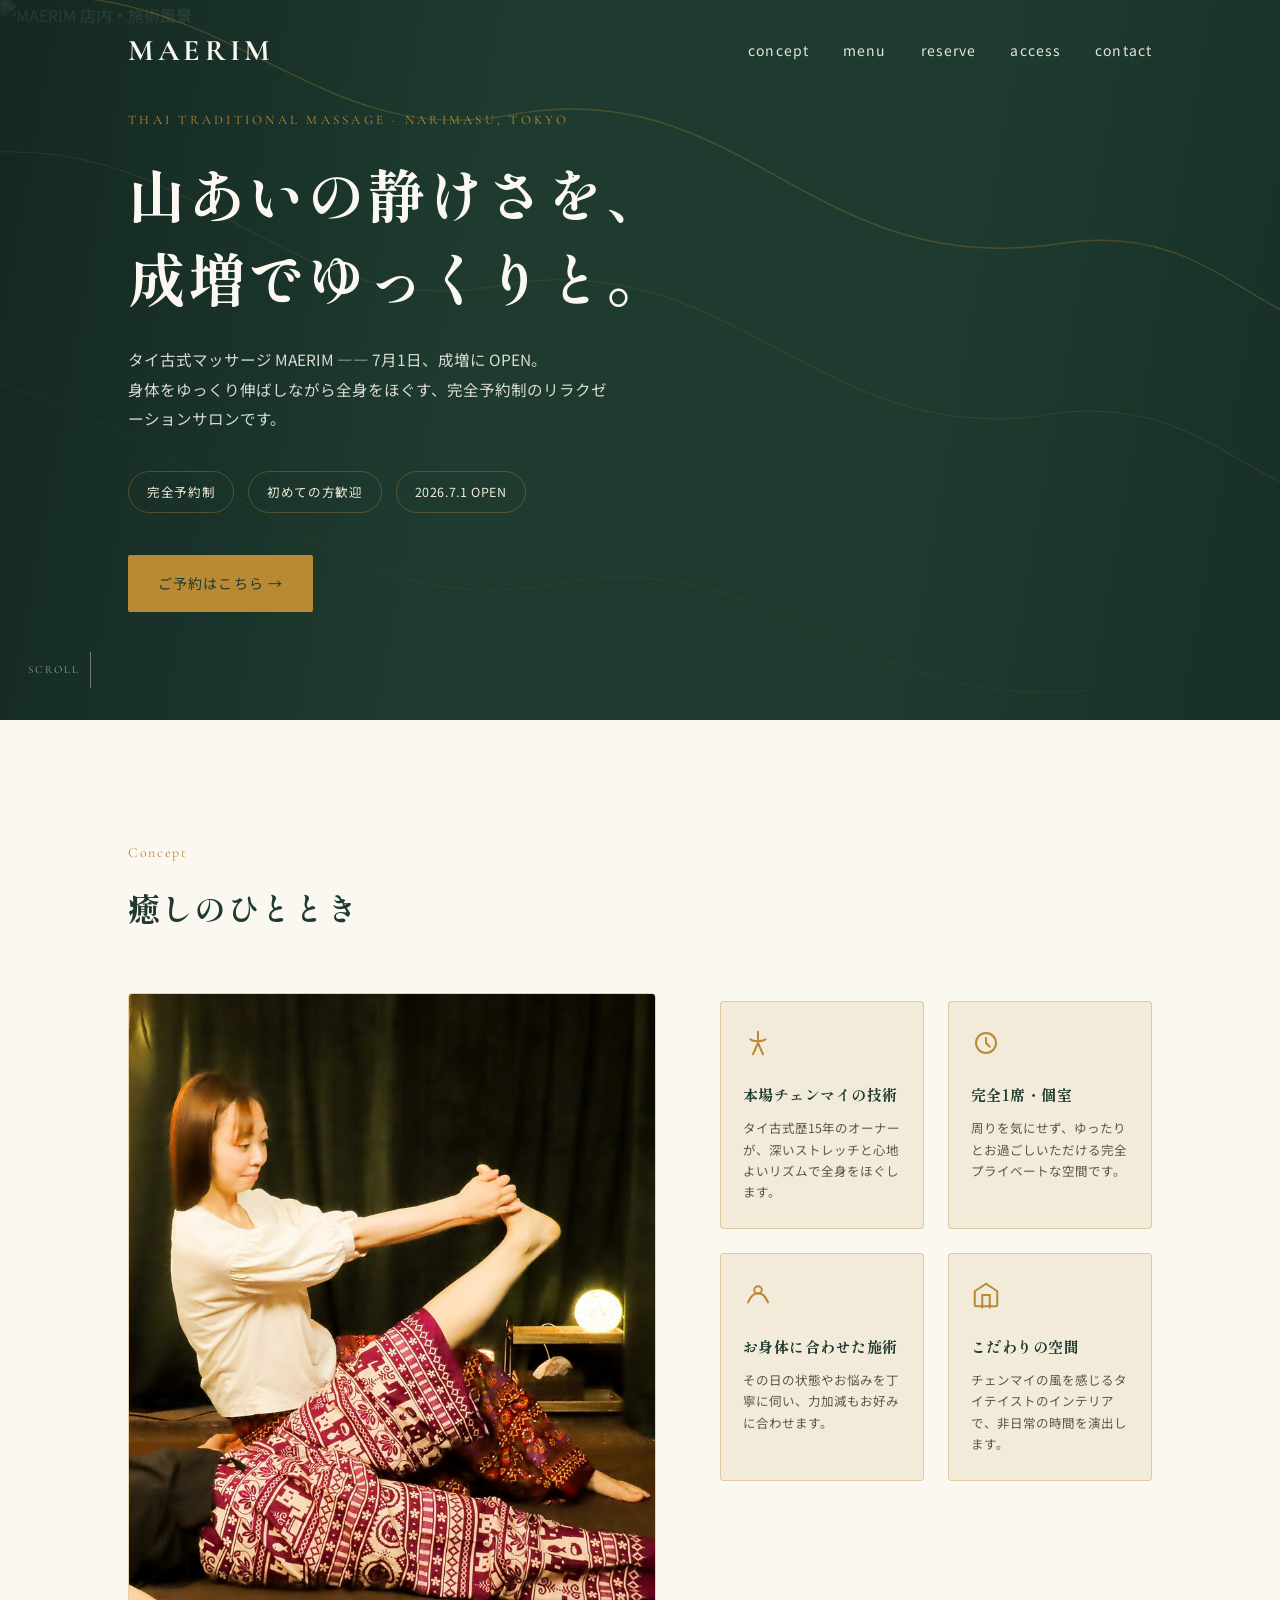
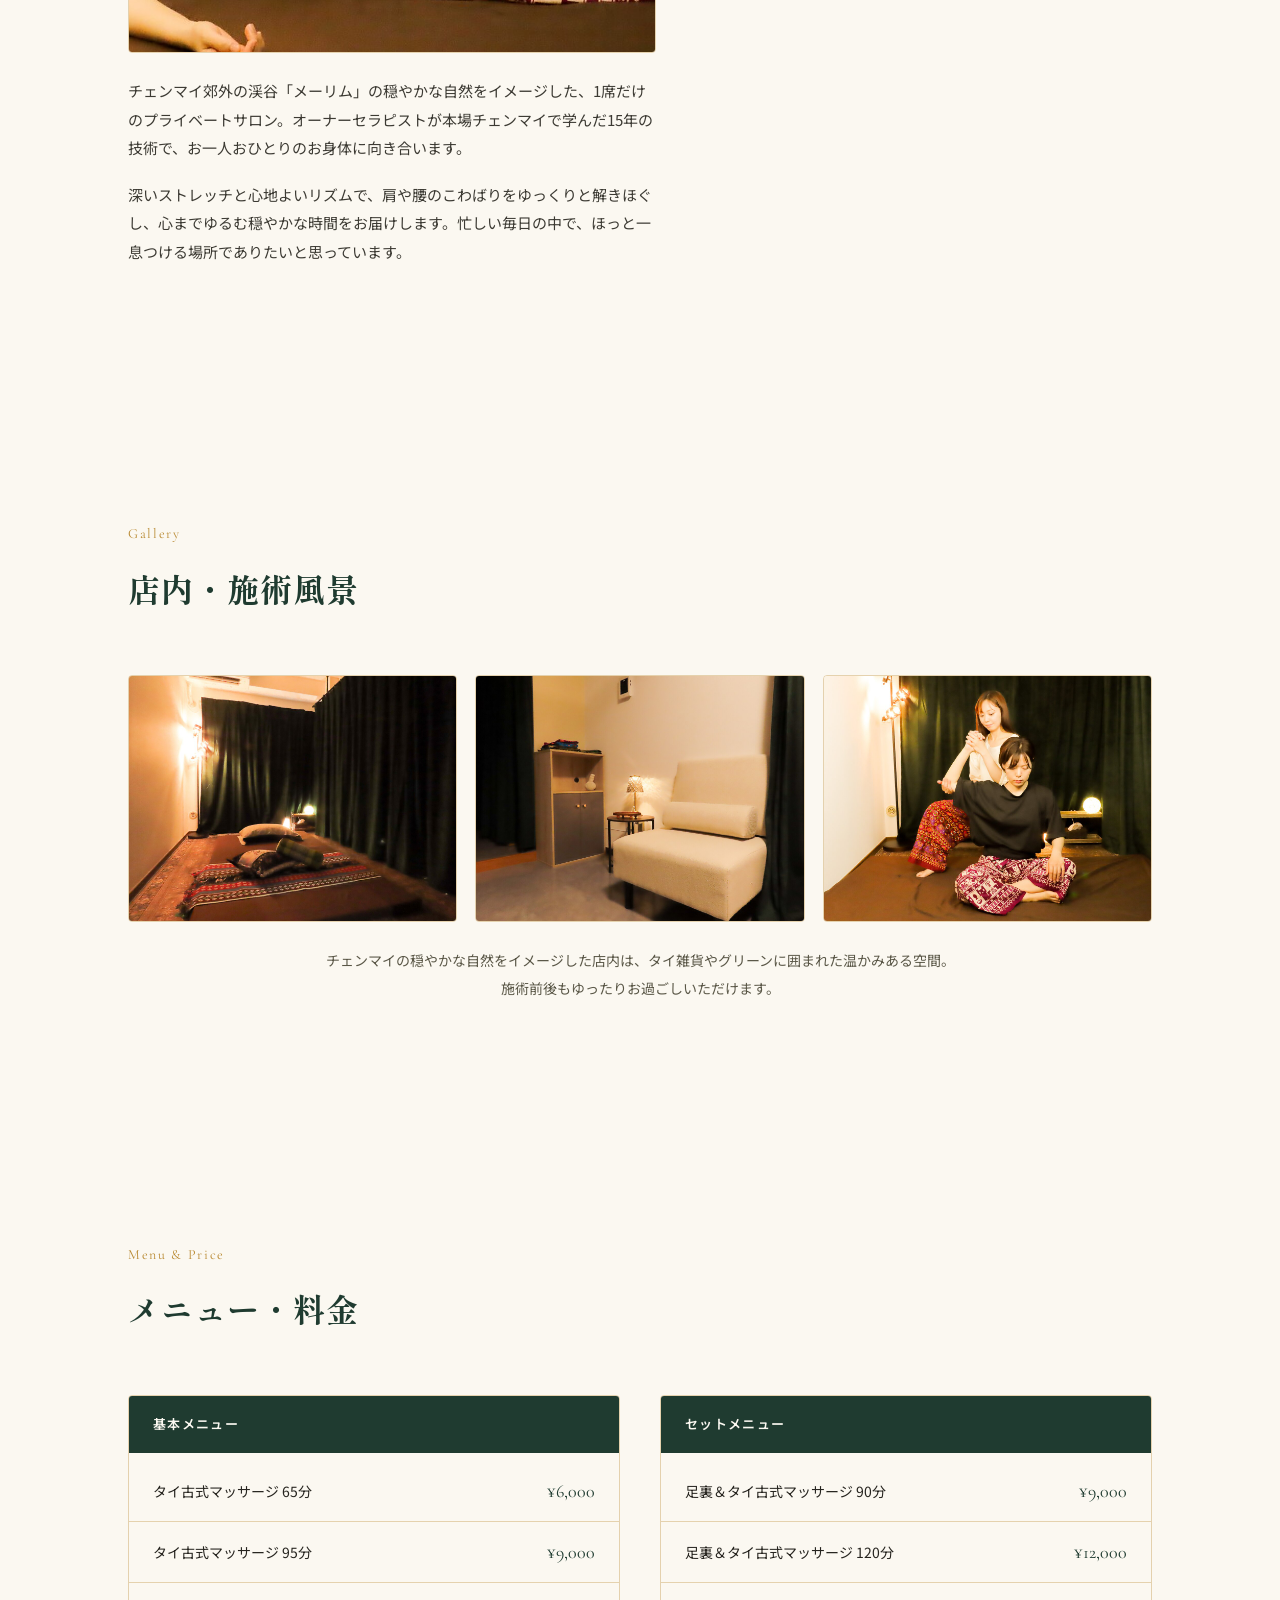
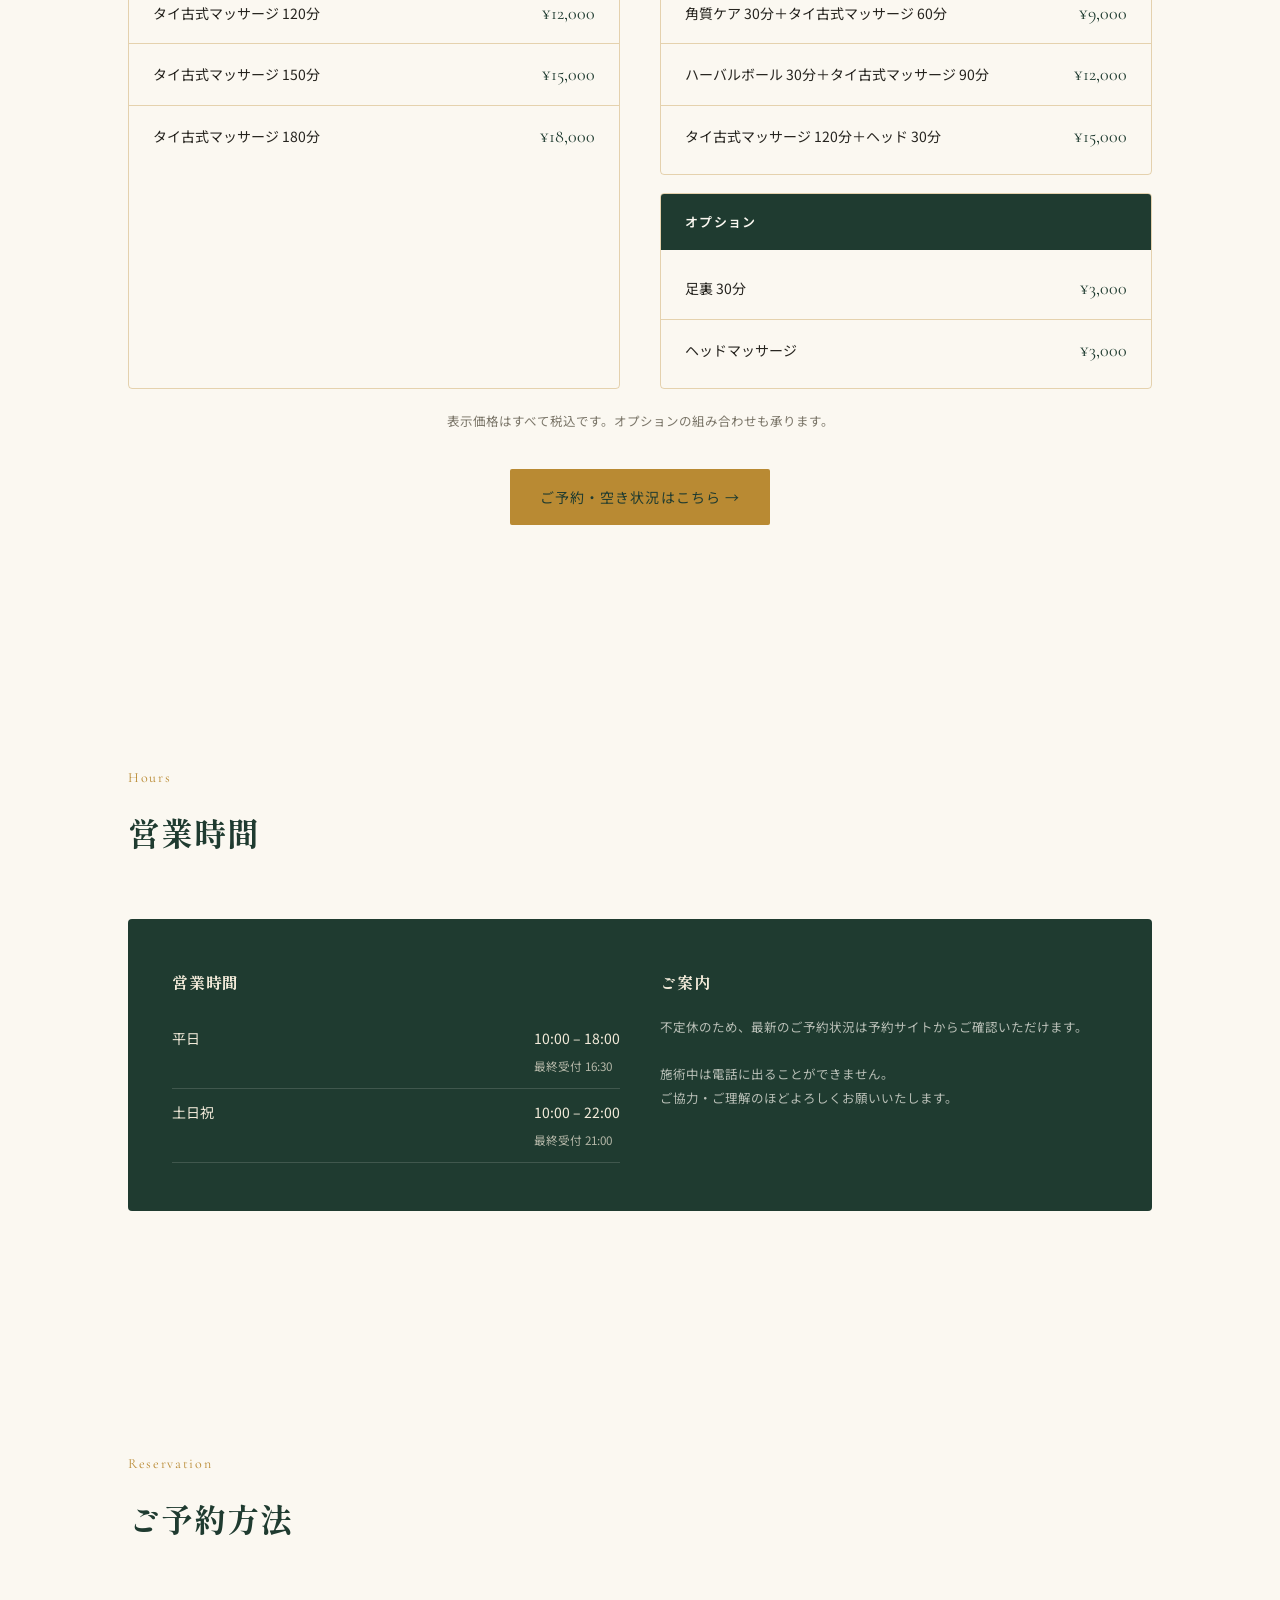
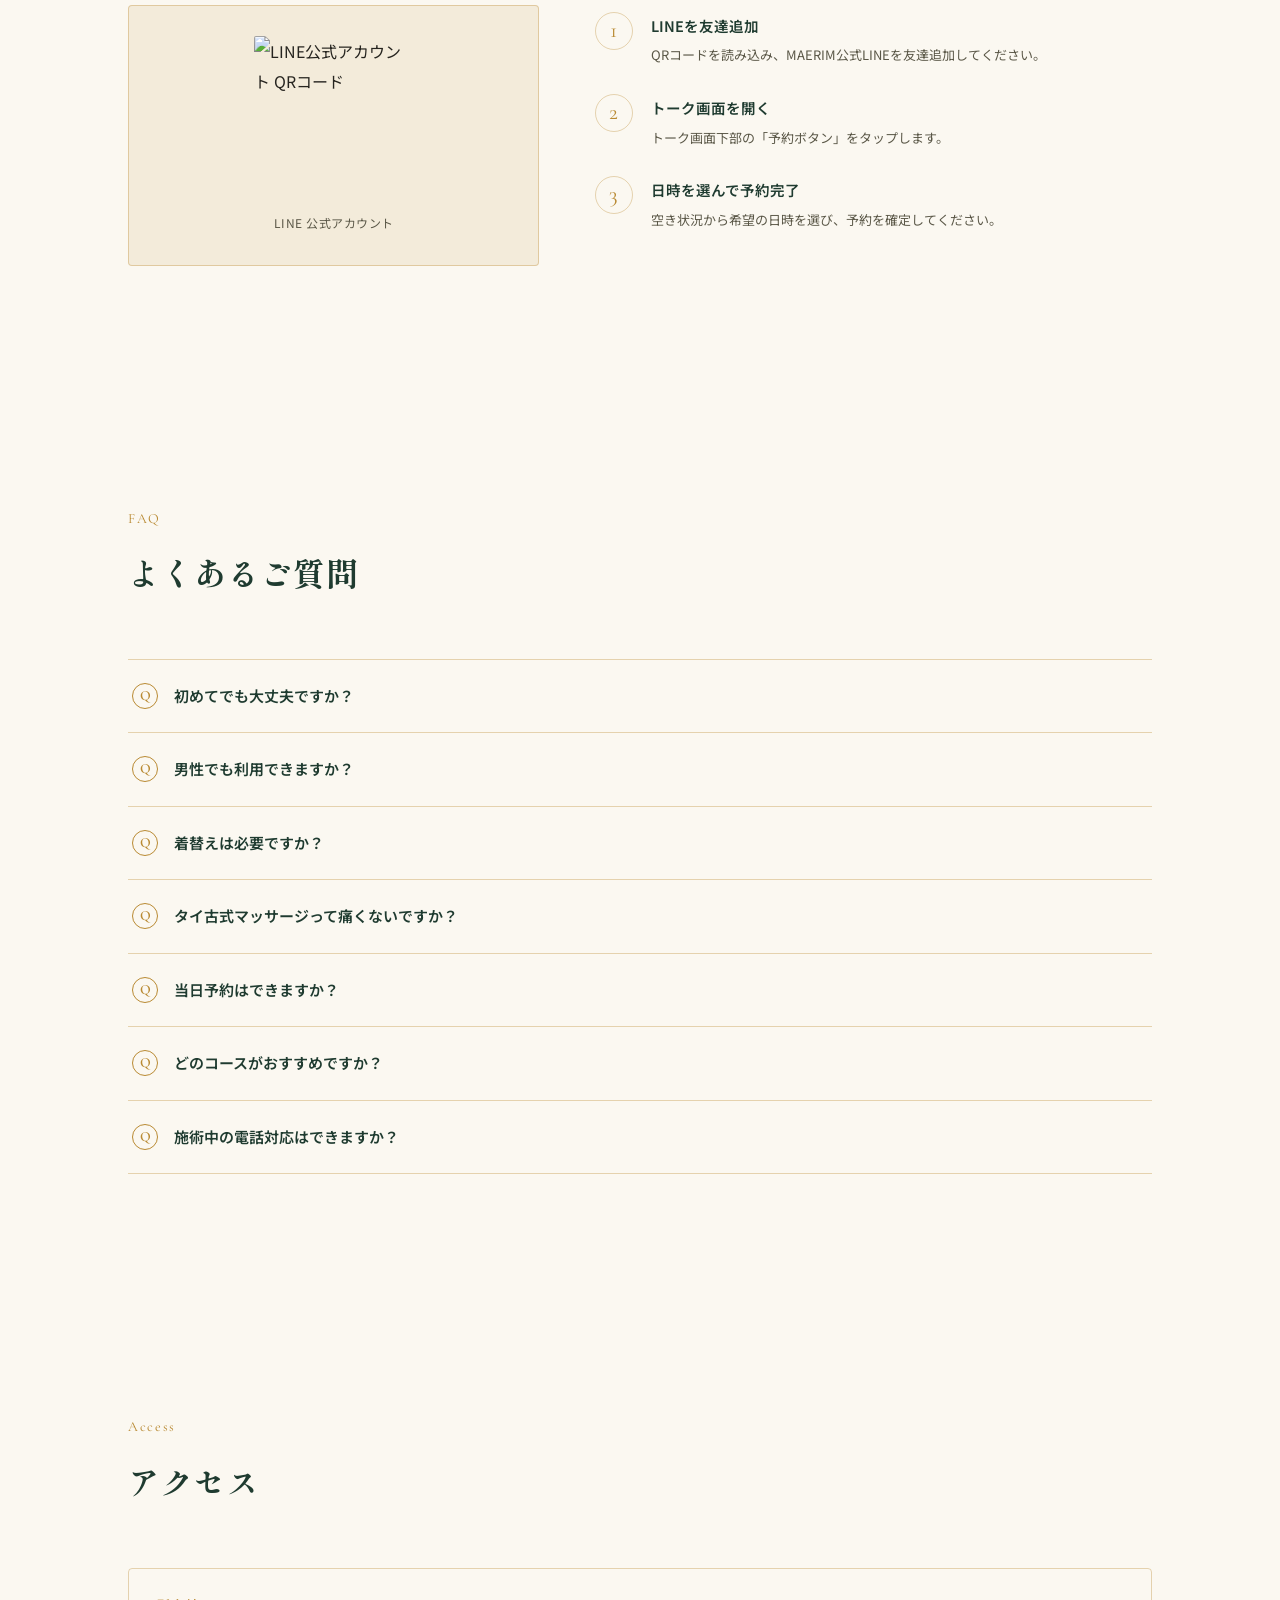
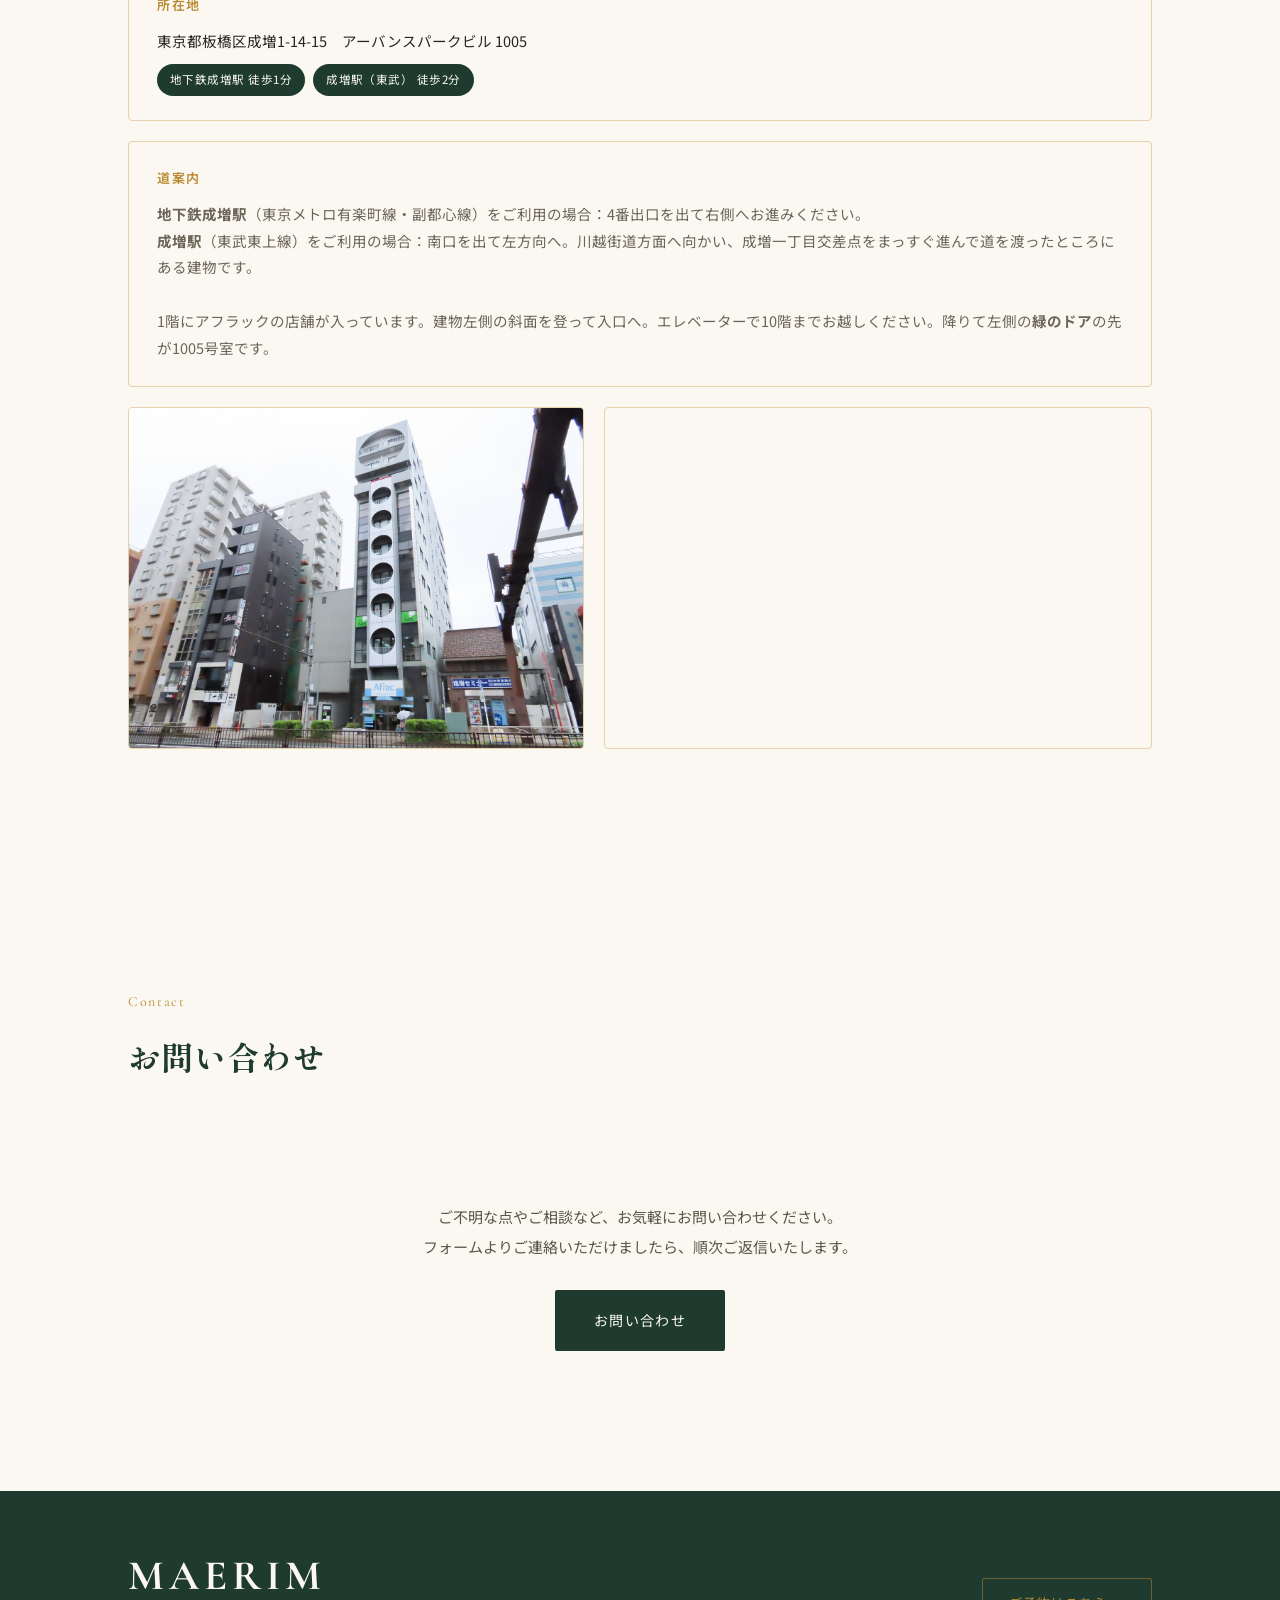
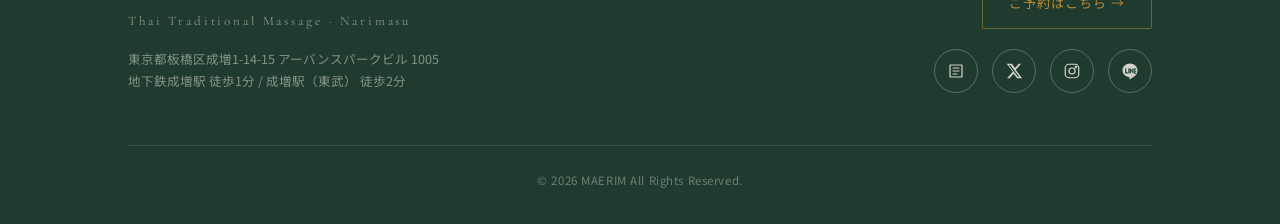
==== commit 3ed9d4d7: "Add files via upload" ====
--- a/index.html
+++ b/index.html
@@ -495,63 +495,6 @@
     letter-spacing:.05em;
   }
 
-
-
-  /* ---------- voice（口コミ） ---------- */
-  .voice-grid{
-    display:grid;
-    grid-template-columns:1fr 1fr 1fr;
-    gap:24px;
-  }
-  @media(max-width:900px){.voice-grid{grid-template-columns:1fr 1fr;}}
-  @media(max-width:560px){.voice-grid{grid-template-columns:1fr;}}
-  .voice-card{
-    background:var(--sand);
-    border:1px solid var(--line);
-    border-radius:4px;
-    padding:28px 26px;
-    display:flex;
-    flex-direction:column;
-    gap:14px;
-  }
-  .voice-stars{color:var(--gold);font-size:15px;letter-spacing:2px;}
-  .voice-body{
-    font-size:13.5px;
-    color:#3c3a33;
-    line-height:1.95;
-    flex:1;
-  }
-  .voice-body::before{
-    content:'\201C';
-    font-family:'Cormorant Garamond',serif;
-    font-size:36px;
-    color:var(--gold);
-    line-height:.6;
-    display:block;
-    margin-bottom:8px;
-  }
-  .voice-meta{
-    font-size:11.5px;
-    color:#8a8270;
-    padding-top:14px;
-    border-top:1px solid var(--line);
-  }
-  .voice-rating-detail{
-    display:flex;justify-content:center;gap:32px;
-    flex-wrap:wrap;
-    margin-top:40px;
-    padding:28px;
-    background:var(--green-deep);
-    border-radius:4px;
-    color:var(--cream);
-  }
-  .voice-rating-item{text-align:center;}
-  .voice-rating-item .num{
-    font-family:'Cormorant Garamond',serif;
-    font-size:34px;color:var(--gold);line-height:1;
-  }
-  .voice-rating-item .label{font-size:11px;opacity:.7;margin-top:4px;letter-spacing:.06em;}
-
   /* ---------- faq ---------- */
   .faq-list{display:flex;flex-direction:column;gap:0;}
   .faq-item{border-bottom:1px solid var(--line);}
@@ -650,9 +593,7 @@
     .foot-tagline{font-size:12px;}
     .foot-address{font-size:12px;}
     footer{padding:48px 0 24px;}
-    /* 口コミ */
-    .voice-rating-detail{gap:20px;padding:20px 16px;}
-    .voice-rating-item .num{font-size:26px;}
+
     /* FAQ */
     .faq-q{font-size:14px;}
     .faq-a{font-size:13px;padding-bottom:18px;}
@@ -666,7 +607,6 @@
     <div class="brand en">MAERIM</div>
     <div class="navlinks" id="navlinks">
       <a href="#about"   onclick="closeNav()">concept</a>
-      <a href="#voice"   onclick="closeNav()">voice</a>
       <a href="#menu"    onclick="closeNav()">menu</a>
       <a href="#reserve" onclick="closeNav()">reserve</a>
       <a href="#access"  onclick="closeNav()">access</a>
@@ -769,48 +709,6 @@
     <div class="gallery-captions reveal">
       <p class="gallery-caption-text">チェンマイの穏やかな自然をイメージした店内は、タイ雑貨やグリーンに囲まれた温かみある空間。施術前後もゆったりお過ごしいただけます。</p>
     </div>
-  </div>
-</section>
-
-<!-- ===== VOICE ===== -->
-<section id="voice">
-  <div class="wrap">
-    <div class="section-head reveal">
-      <span class="en">Voice</span>
-      <h2>お客様の声</h2>
-    </div>
-
-    <div class="voice-grid">
-
-      <div class="voice-card reveal">
-        <div class="voice-stars">★★★★★</div>
-        <p class="voice-body">指圧だけでは解決しないと思っていた首肩腰が動くようになりました。落ち着いた雰囲気で、非日常を感じられる空間でした。正直、人に教えたくない気もしますけれど、繁盛してほしい気持ちの方が大きいです。</p>
-        <div class="voice-meta">まにまに様・男性・50代 / 2026.7</div>
-      </div>
-
-      <div class="voice-card reveal">
-        <div class="voice-stars">★★★★★</div>
-        <p class="voice-body">足元から腰、首にかけて丁寧にほぐしていただき、凝っていた肩や腰がとてもすっきりしました！施術後には冷たい飲み物をいただき、自宅でできる肩こり解消のストレッチもアドバイスしてもらえて大変ありがたかったです。</p>
-        <div class="voice-meta">この様・男性・40代 / 2026.7</div>
-      </div>
-
-      <div class="voice-card reveal">
-        <div class="voice-stars">★★★★★</div>
-        <p class="voice-body">長年の信頼のある凄腕のセラピストさんが成増駅1分以内で新しくお店をはじめたとのことで伺いました。10階なので騒音の心配もなく、マッサージを受けるには最高の場所でした。初めての方でもオススメです。</p>
-        <div class="voice-meta">つな様・男性・50代 / 2026.7</div>
-      </div>
-
-    </div>
-
-    <div class="voice-rating-detail reveal">
-      <div class="voice-rating-item"><div class="num">5.0</div><div class="label">総合評価</div></div>
-      <div class="voice-rating-item"><div class="num">5.0</div><div class="label">雰囲気</div></div>
-      <div class="voice-rating-item"><div class="num">5.0</div><div class="label">接客サービス</div></div>
-      <div class="voice-rating-item"><div class="num">5.0</div><div class="label">技術・仕上がり</div></div>
-      <div class="voice-rating-item"><div class="num">5.0</div><div class="label">メニュー・料金</div></div>
-    </div>
-    <p class="menu-note" style="margin-top:14px;">ホットペッパービューティー掲載 口コミ5件・平均5.0点（2026年7月現在）</p>
-
   </div>
 </section>
 
@@ -1058,7 +956,7 @@
     </div>
     <div class="contact-inner reveal">
       <p>ご不明な点やご相談など、お気軽にお問い合わせください。<br>フォームよりご連絡いただけましたら、順次ご返信いたします。</p>
-      <a href="https://crayon-app.e-shops.jp/contactus/view/1256912/166026/" class="contact-btn button_B2 bold buttonColor10 fontSize_13 radius3 paddingHeight_05em paddingWidth_Max button3d cboxElement"><div>お問い合わせ</div></a>
+      <a href="mailto:xxxxx@yyy.zzz" class="contact-btn button_B2 bold buttonColor10 fontSize_13 radius3 paddingHeight_05em paddingWidth_Max button3d cboxElement"><div>お問い合わせ</div></a>
     </div>
   </div>
 </section>
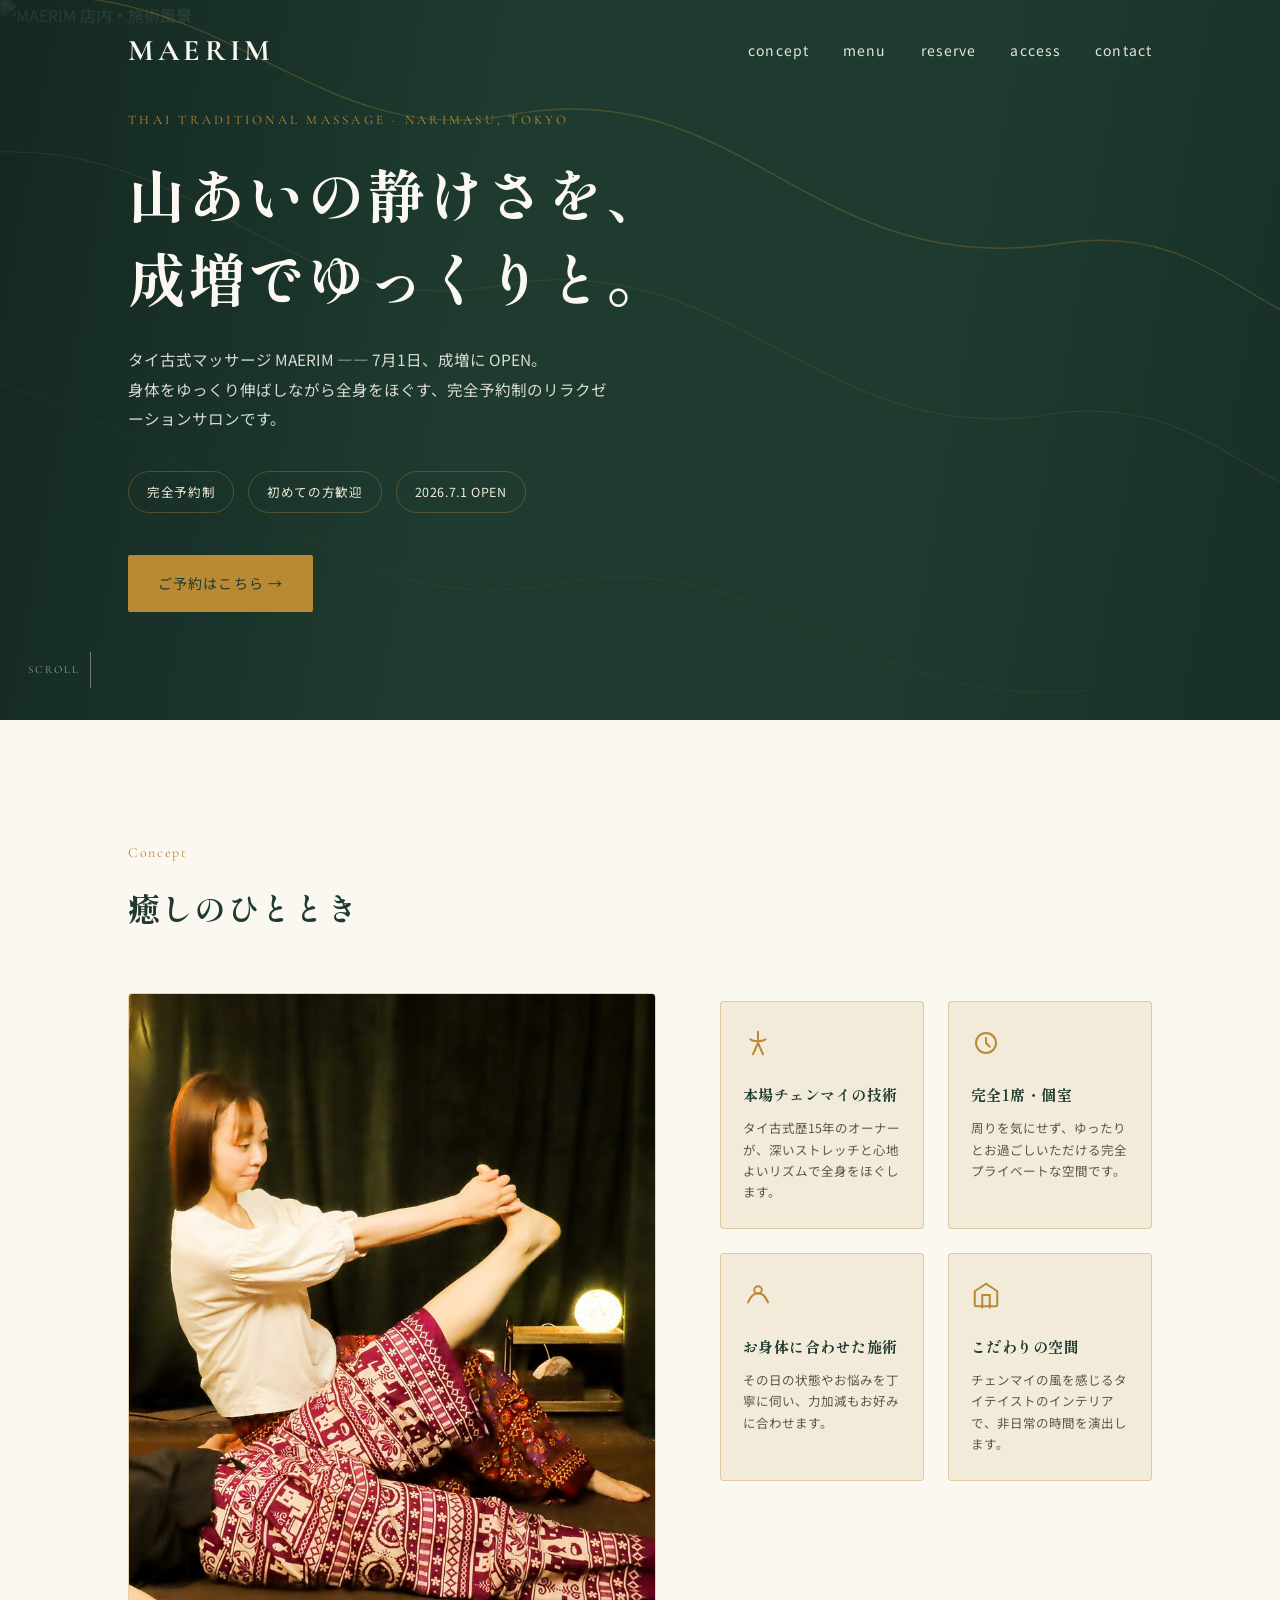
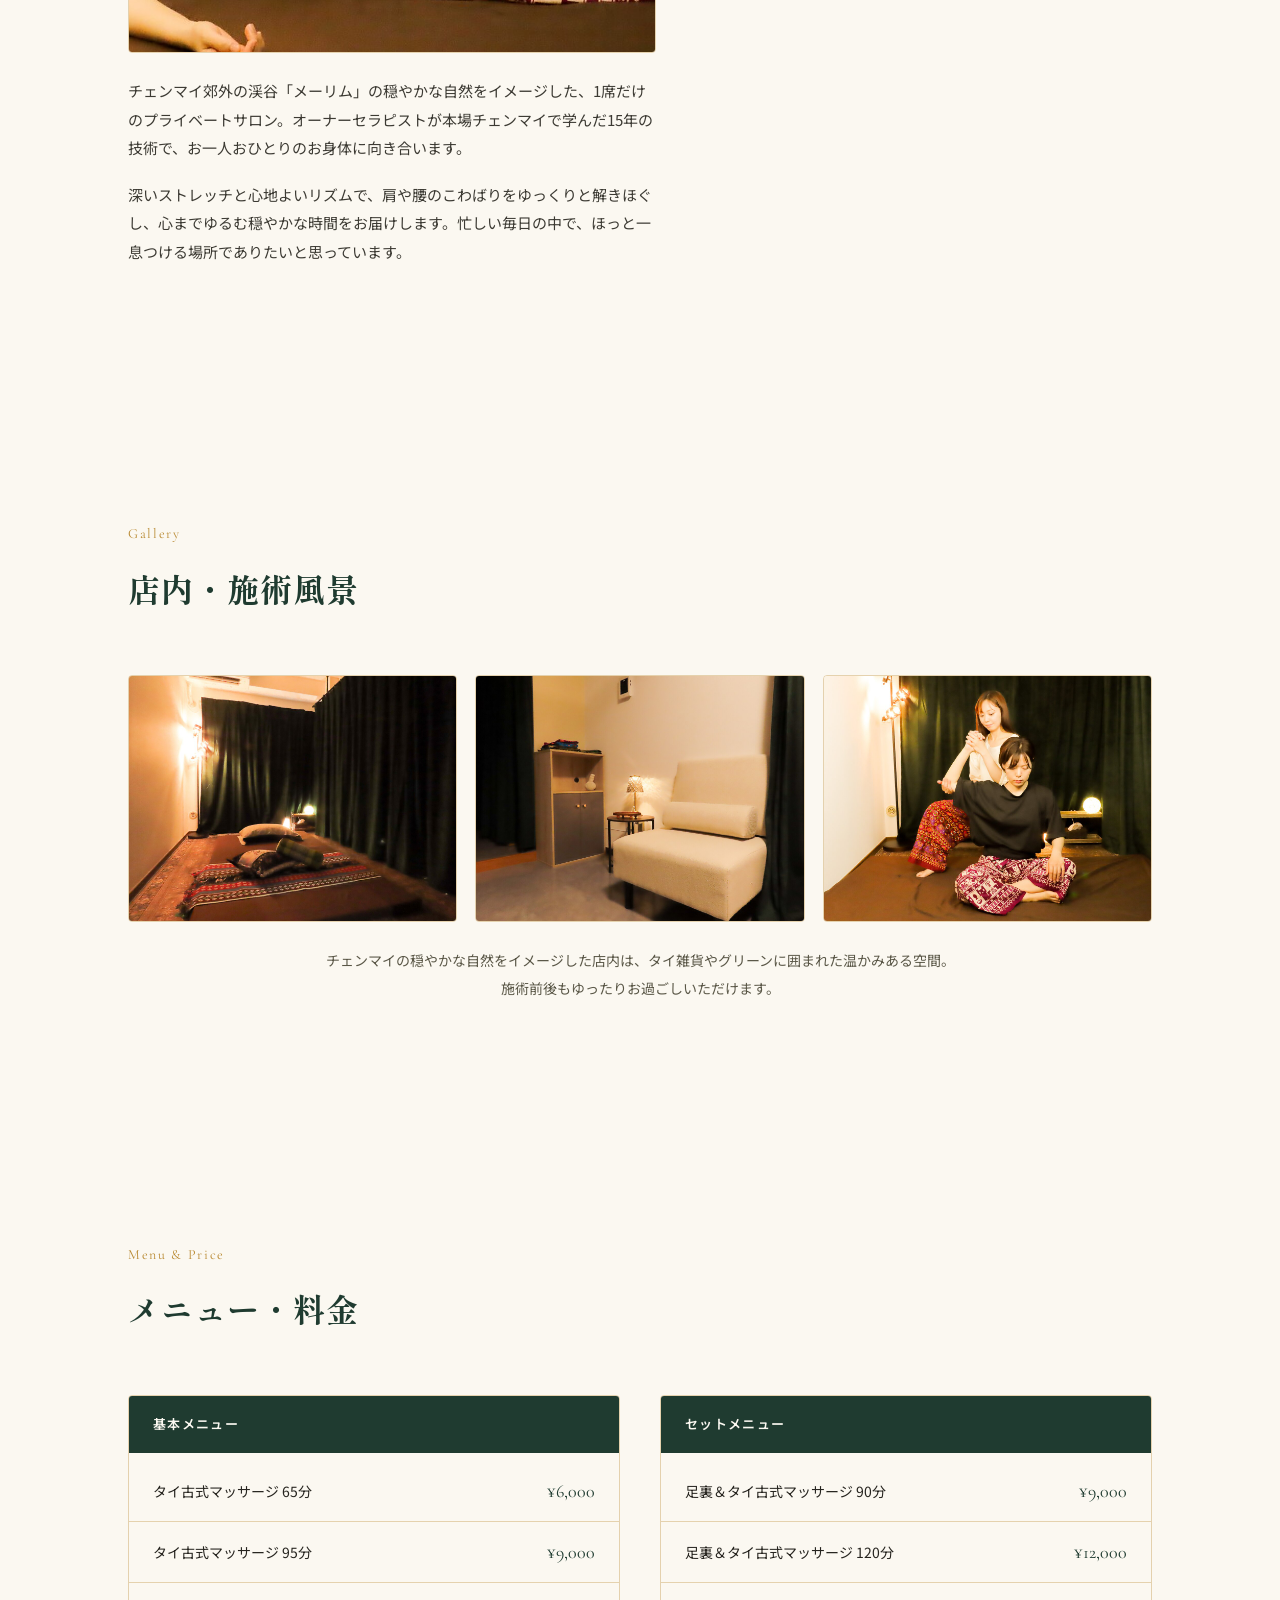
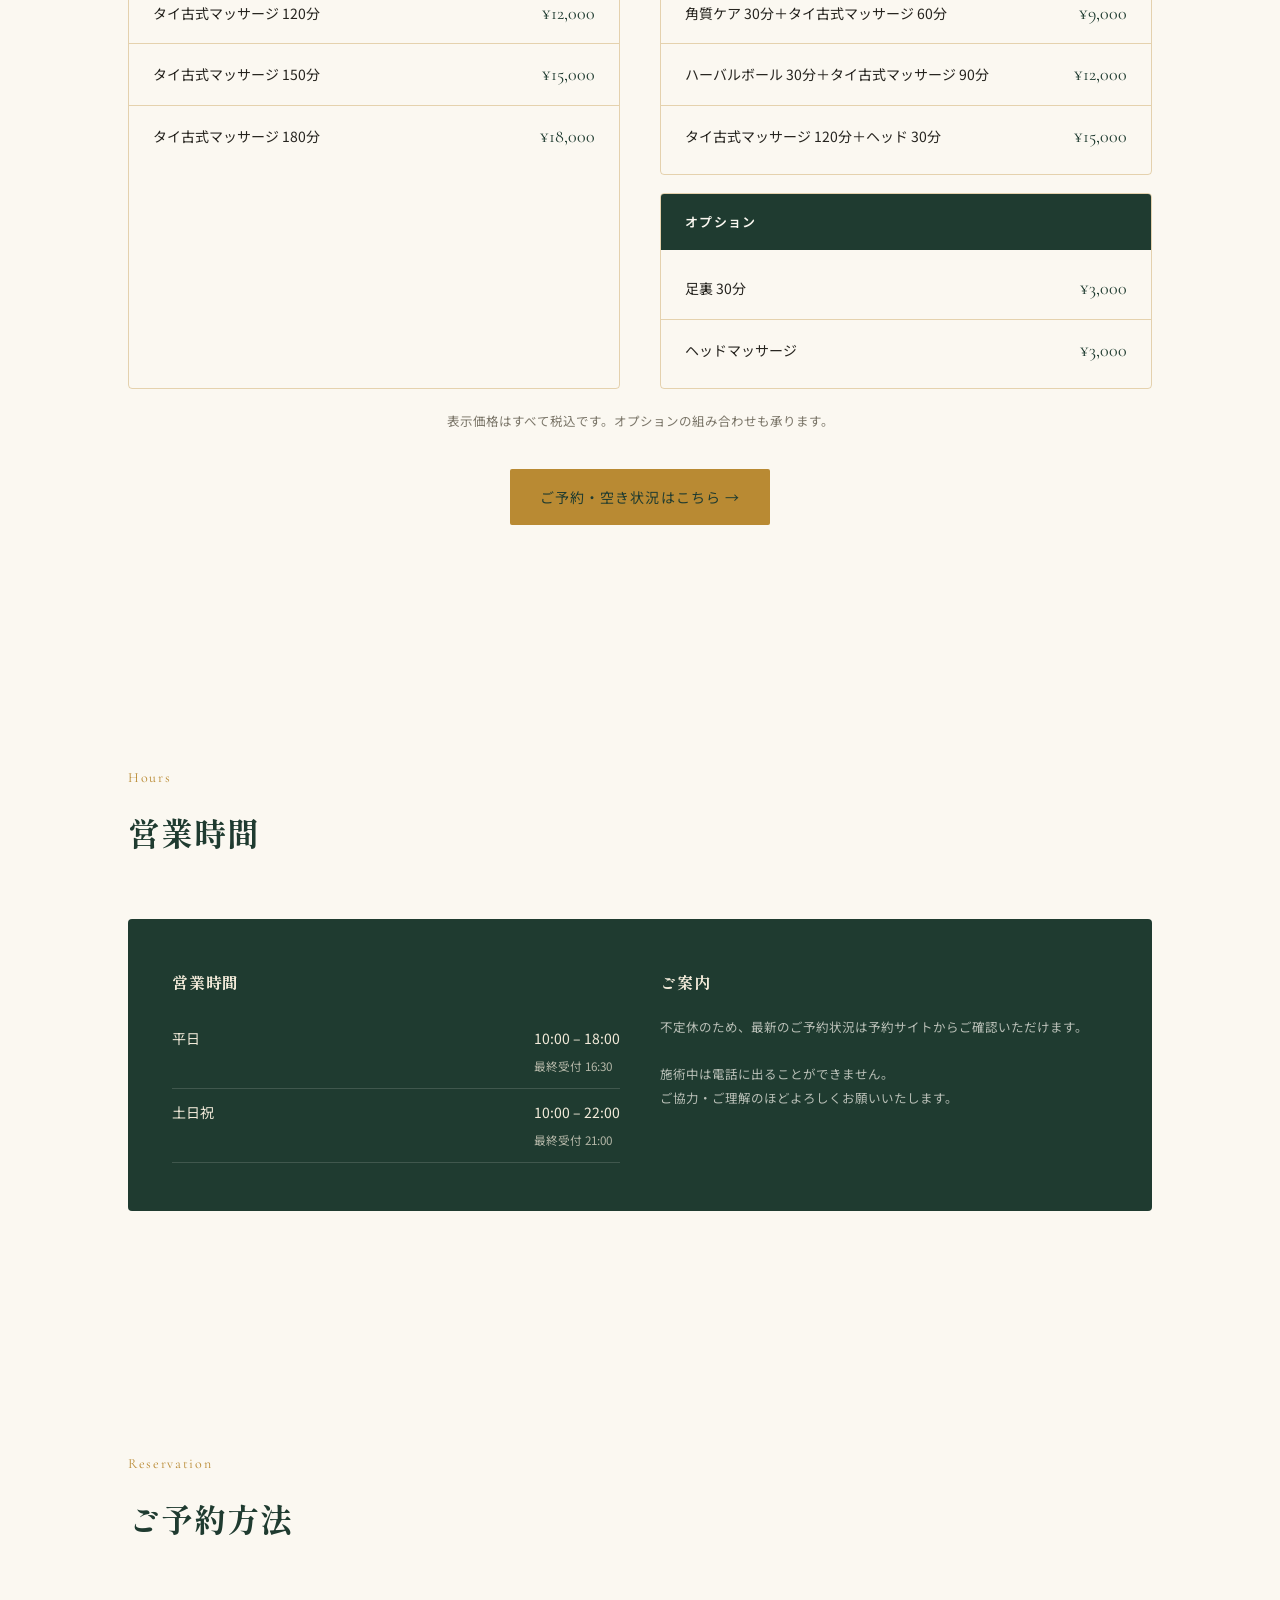
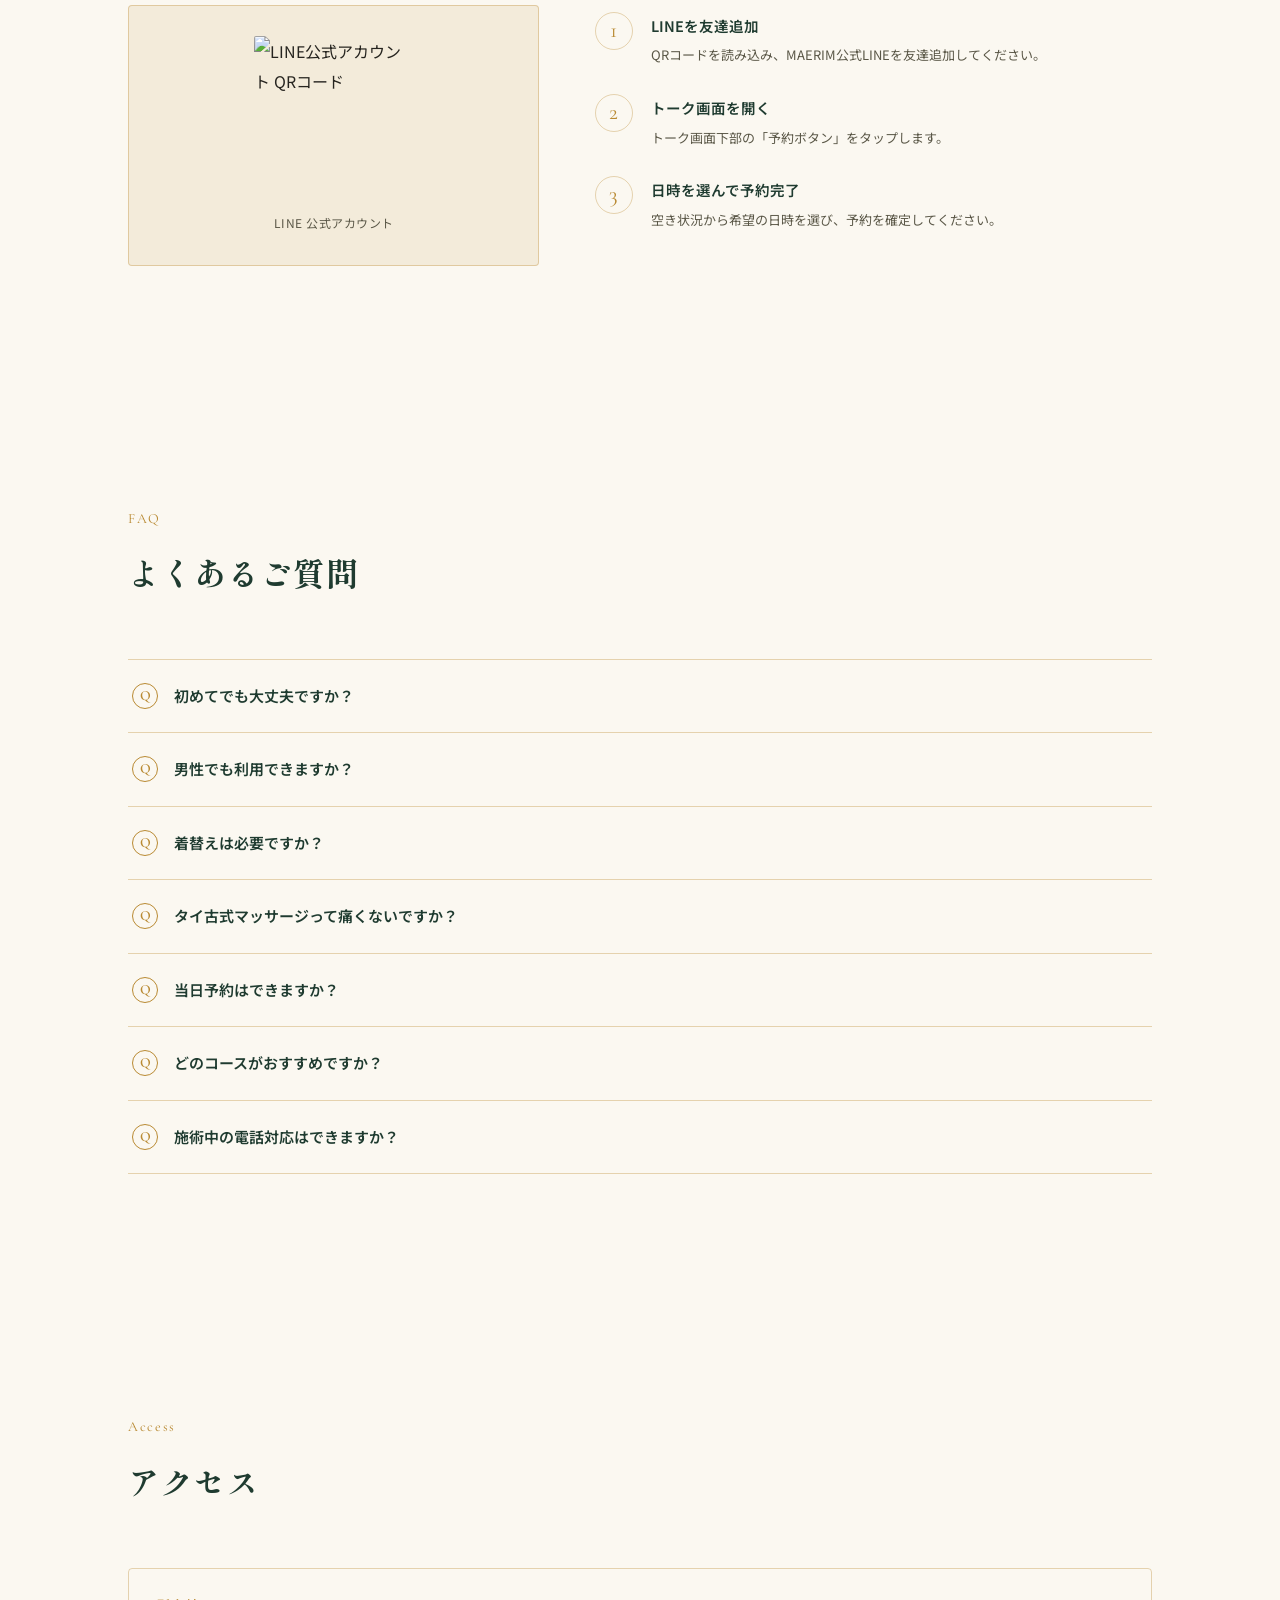
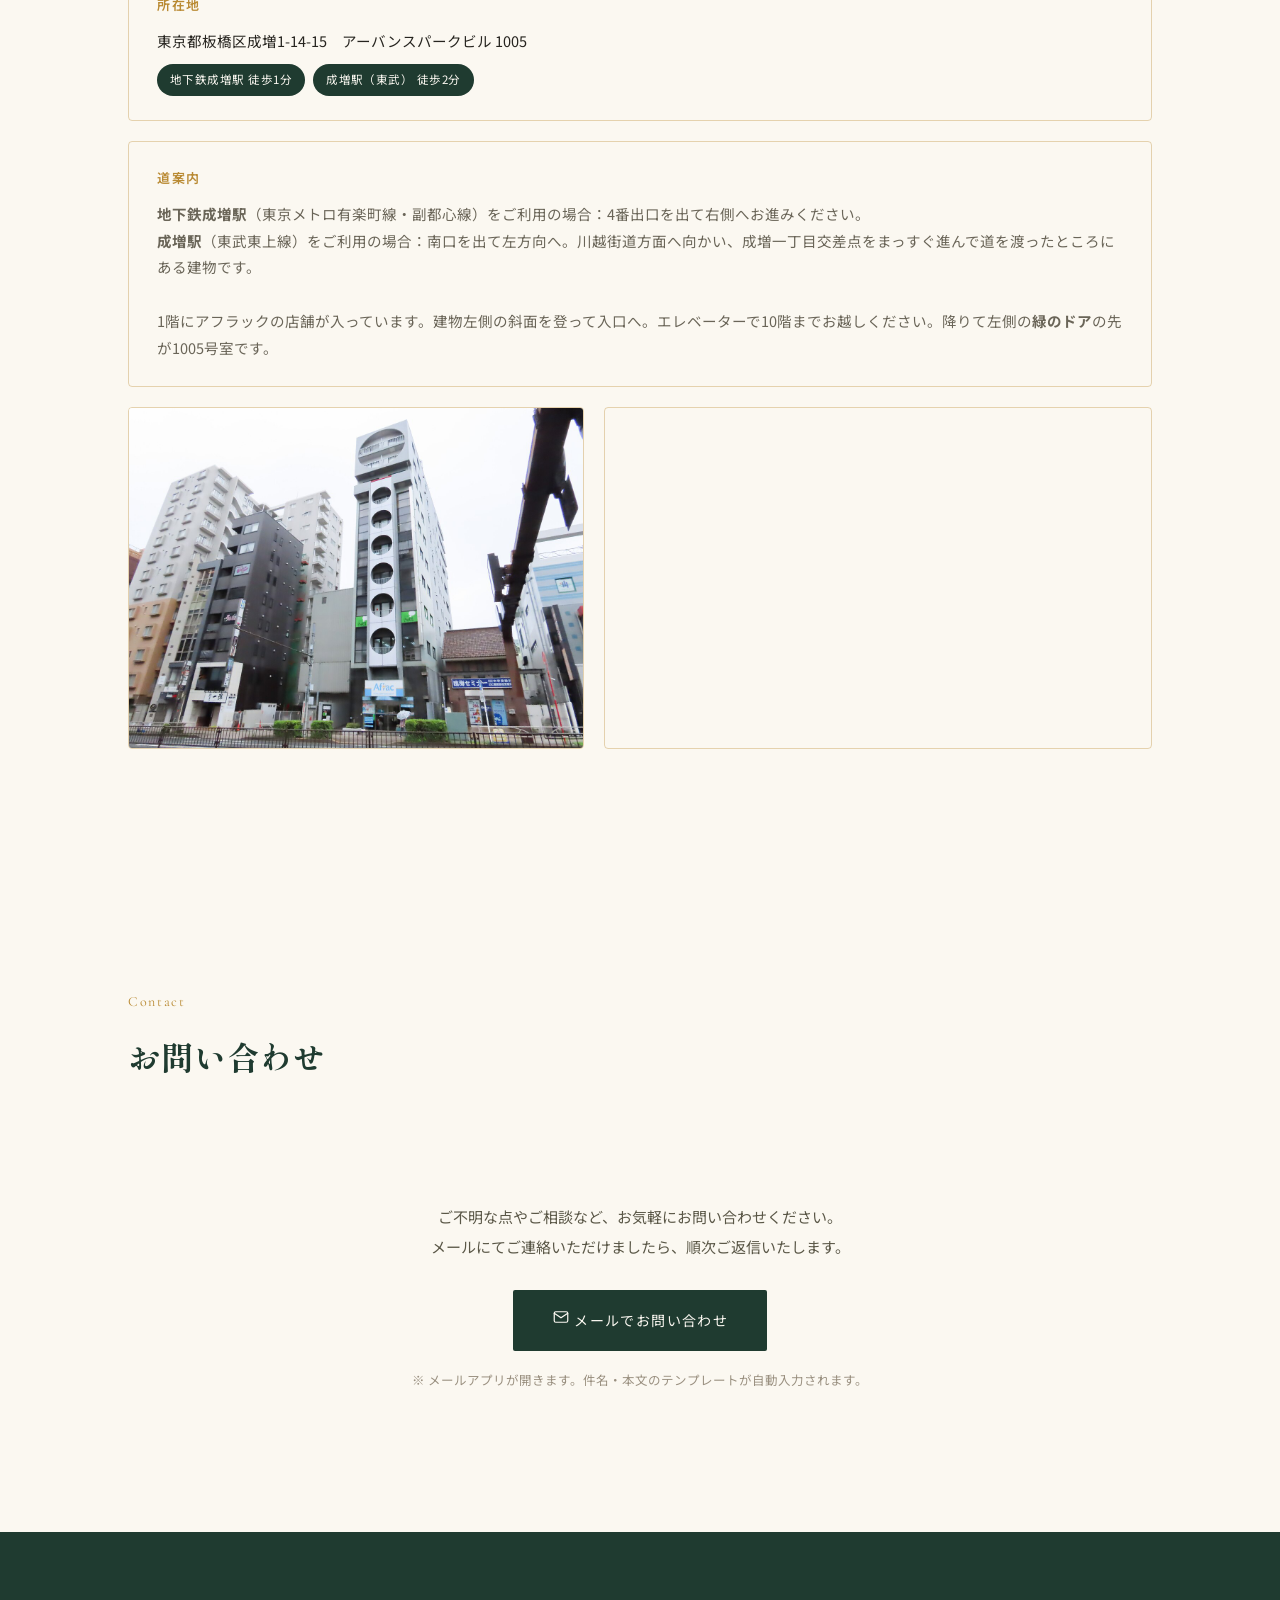
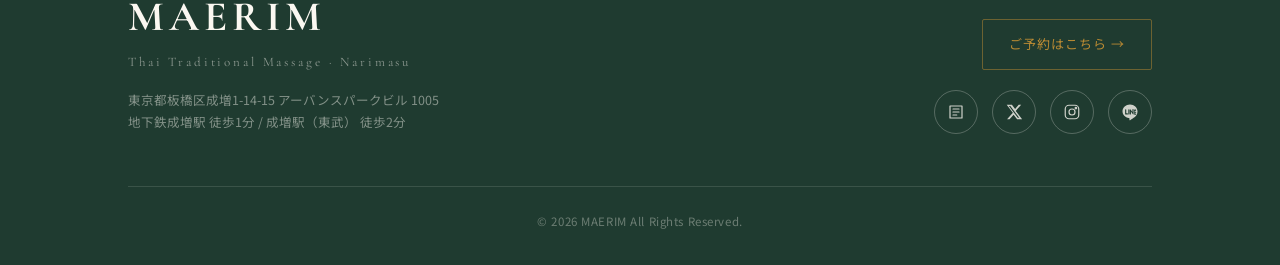
==== commit 1faad4b9: "Add files via upload" ====
--- a/index.html
+++ b/index.html
@@ -955,8 +955,18 @@
       <h2>お問い合わせ</h2>
     </div>
     <div class="contact-inner reveal">
-      <p>ご不明な点やご相談など、お気軽にお問い合わせください。<br>フォームよりご連絡いただけましたら、順次ご返信いたします。</p>
-      <a href="mailto:xxxxx@yyy.zzz" class="contact-btn button_B2 bold buttonColor10 fontSize_13 radius3 paddingHeight_05em paddingWidth_Max button3d cboxElement"><div>お問い合わせ</div></a>
+      <p>ご不明な点やご相談など、お気軽にお問い合わせください。<br>メールにてご連絡いただけましたら、順次ご返信いたします。</p>
+      <a href="mailto:xxxxx@yyy.zzz?subject=MAERIMへのお問い合わせ&body=お名前：%0Aご連絡先メールアドレス：%0Aご希望のコース・時間帯（任意）：%0Aお問い合わせ内容：%0A%0A※施術中はお電話に出られないため、メールでのご連絡をお願いしております。"
+         class="contact-btn">
+        <div>
+          <svg viewBox="0 0 24 24" fill="none" stroke="currentColor" stroke-width="1.6" width="18" height="18">
+            <rect x="3" y="5" width="18" height="14" rx="2"/>
+            <path d="M3 7l9 6 9-6" stroke-linecap="round"/>
+          </svg>
+          メールでお問い合わせ
+        </div>
+      </a>
+      <p style="font-size:12.5px;color:#9a9080;margin-top:-12px;">※ メールアプリが開きます。件名・本文のテンプレートが自動入力されます。</p>
     </div>
   </div>
 </section>
@@ -989,7 +999,7 @@
           <a href="https://www.instagram.com/mae_rim7" aria-label="Instagram" target="_blank" rel="noopener">
             <svg viewBox="0 0 24 24" fill="none" stroke="currentColor" stroke-width="1.6"><rect x="3" y="3" width="18" height="18" rx="5"/><circle cx="12" cy="12" r="4"/><circle cx="17.2" cy="6.8" r="1"/></svg>
           </a>
-          <a href="#" aria-label="LINE" target="_blank" rel="noopener">
+          <a href="https://line.me/R/ti/p/@818xqdkk?oat_content=qr#~" aria-label="LINE" target="_blank" rel="noopener">
             <svg viewBox="0 0 24 24" fill="currentColor" stroke="none">
               <path d="M12 2C6.477 2 2 6.065 2 11.108c0 4.535 3.583 8.332 8.437 9.01.328.071.775.217.888.498.102.257.067.659.033.919l-.144.864c-.044.257-.203 1.004.88.548 1.082-.457 5.836-3.437 7.964-5.885C21.435 15.386 22 13.32 22 11.108 22 6.065 17.523 2 12 2zm-3.5 13.25H6.25a.75.75 0 01-.75-.75v-5.5a.75.75 0 011.5 0v4.75H8.5a.75.75 0 010 1.5zm2.75-.75a.75.75 0 01-1.5 0v-5.5a.75.75 0 011.5 0v5.5zm5.5 0a.75.75 0 01-.648.743l-2.852-3.754v3.011a.75.75 0 01-1.5 0v-5.5a.75.75 0 01.648-.743l2.852 3.754V8.75a.75.75 0 011.5 0v5.75zm2.75-4h-1.25v1h1.25a.75.75 0 010 1.5h-1.25v1h1.25a.75.75 0 010 1.5H18.25a.75.75 0 01-.75-.75v-5.5a.75.75 0 01.75-.75h1.25a.75.75 0 010 1.5z"/>
             </svg>
